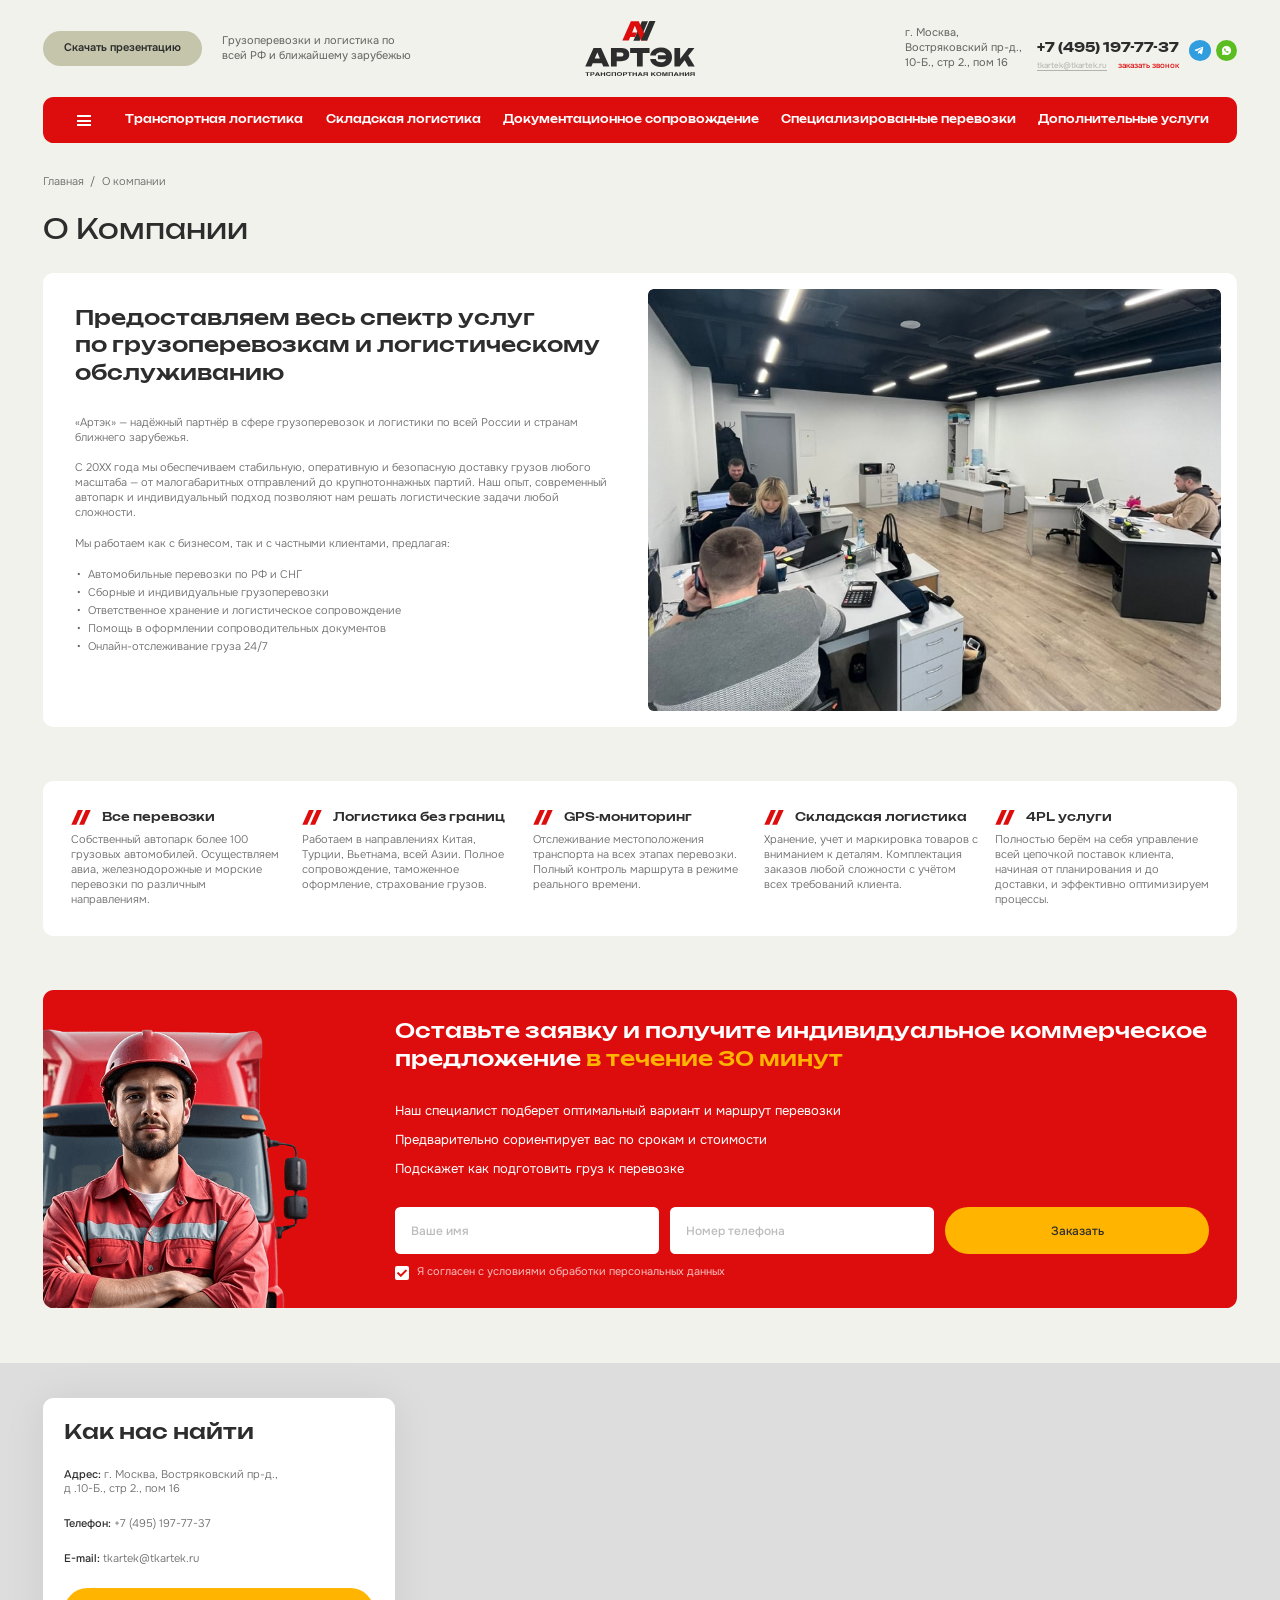
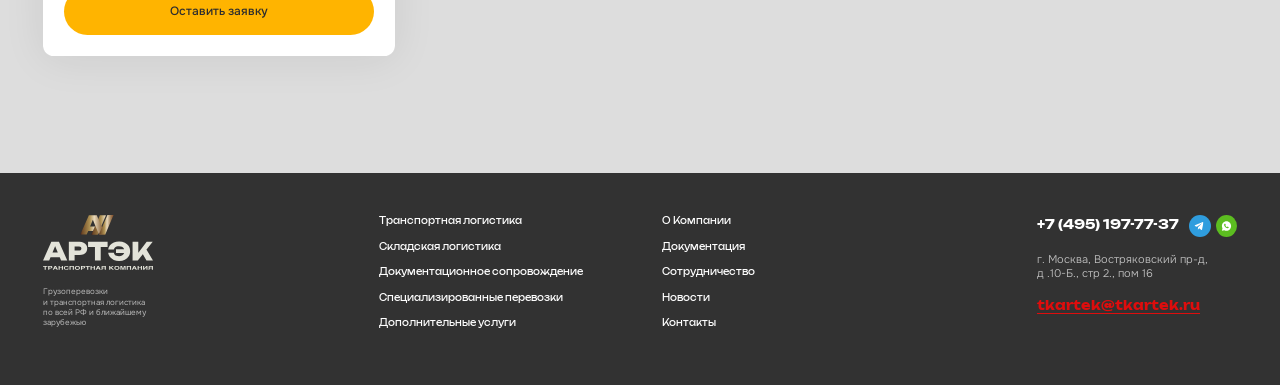
==== about.html @ 92d5e4f6 "Add files via upload" ====
<!DOCTYPE html>
<!--[if lt IE 7]><html lang="ru" class="lt-ie9 lt-ie8 lt-ie7"><![endif]-->
<!--[if IE 7]><html lang="ru" class="lt-ie9 lt-ie8"><![endif]-->
<!--[if IE 8]><html lang="ru" class="lt-ie9"><![endif]-->
<!--[if gt IE 8]><!-->
<html lang="ru">
<!--<![endif]-->
<head>
	<meta charset="utf-8" />
	<title>Заголовок</title>
	<meta http-equiv="X-UA-Compatible" content="IE=edge" />
	<meta name="viewport" content="width=device-width, initial-scale=1, maximum-scale=1">
	<meta name="format-detection" content="telephone=no" />
	<link rel="shortcut icon" href="favicon.png" />
	<link rel="stylesheet" href="libs/bootstrap/bootstrap-grid.css" />
	<link rel="stylesheet" href="libs/fontawesome-free-5.12.0-web/css/all.min.css" />
	<link rel="stylesheet" href="libs/fancybox-master/dist/jquery.fancybox.min.css" />
	<link rel="stylesheet" href="libs/slick-1.5.9/slick/slick.css" />
	<link rel="stylesheet" href="css/fonts.css" />
	<link rel="stylesheet" href="css/main.css?ver=1.4" />
	<link rel="stylesheet" href="css/media.css?ver=1.4" />
</head>
<body> 

	<div class="wrapper">

		<header class="header">
			<div class="container">
				<div class="header__top">
					<div class="row">
						<div class="col-lg-5 col-3">
							<div class="header__about">
								<a href="#" class="btn-main">Скачать презентацию</a>
								<div class="logo-descr">Грузоперевозки и логистика по всей РФ и ближайшему зарубежью</div>
							</div>
							<span class='sandwich sandwich_mobile'>
								<span class='sw-topper'></span>
								<span class='sw-bottom'></span>
								<span class='sw-footer'></span>
							</span>
						</div>
						<div class="col-lg-2 col-6">
							<div class="logo-wrap">
								<a href="#" class="logo">
									<img src="img/logo.svg" alt="alt">
								</a>
							</div>
						</div>
						<div class="col-lg-5 col-3">
							<div class="header__contacts">
								<div class="header__info">г. Москва, <br>Востряковский пр-д., <br>10-Б., стр 2., пом 16</div>
								<div class="contacts-main">
									<div class="contacts-main__content">
										<a href="tel:+74951977737" class="phone-main">+7 (495) 197-77-37</a>
										<div class="contacts-main__wrap">
											<a href="mailto:tkartek@tkartek.ru" class="link-default">tkartek@tkartek.ru</a>
											<a href="#modal-callback" class="link-main fancybox">заказать звонок</a>
										</div>
									</div>
									<ul class="socials-list">
										<li><a href="#" target="_blank"><img src="img/tg.svg" alt="alt"></a></li>
										<li><a href="#" target="_blank"><img src="img/wp.svg" alt="alt"></a></li>
									</ul>
								</div>
							</div>
							<a href="tel:+74951977737" class="phone-mob"><i class="fas fa-phone-alt"></i></a>
						</div>
					</div>
				</div>
				<div class="header__bottom">
					<span class='sandwich sandwich_menu'>
						<span class='sw-topper'></span>
						<span class='sw-bottom'></span>
						<span class='sw-footer'></span>
					</span>
					<ul class="menu">
						<li><a href="#">Транспортная логистика</a></li>
						<li><a href="#">Складская логистика</a></li>
						<li><a href="#">Документационное сопровождение</a></li>
						<li><a href="#">Специализированные перевозки</a></li>
						<li><a href="#">Дополнительные услуги</a></li>
					</ul>
					<div class="menu-dropdown">
						<ul>
							<li><a href="#">О Компании</a></li>
							<li><a href="#">Документация</a></li>
							<li><a href="#">Сотрудничество</a></li>
							<li><a href="#">Новости</a></li>
							<li><a href="#">Контакты</a></li>
						</ul>
					</div>
				</div>
			</div>
			<div class="menu-mobile">
				<ul class="menu">
					<li><a href="#">О Компании</a></li>
					<li><a href="#">Документация</a></li>
					<li><a href="#">Сотрудничество</a></li>
					<li><a href="#">Новости</a></li>
					<li><a href="#">Контакты</a></li>
					<li><a href="#">Транспортная логистика</a></li>
					<li><a href="#">Складская логистика</a></li>
					<li><a href="#">Документационное сопровождение</a></li>
					<li><a href="#">Специализированные перевозки</a></li>
					<li><a href="#">Дополнительные услуги</a></li>
				</ul>
				<div class="header__info">г. Москва, <br>Востряковский пр-д., <br>10-Б., стр 2., пом 16</div>
				<div class="contacts-main">
					<div class="contacts-main__content">
						<a href="tel:+74951977737" class="phone-main">+7 (495) 197-77-37</a>
						<div class="contacts-main__wrap">
							<a href="mailto:tkartek@tkartek.ru" class="link-default">tkartek@tkartek.ru</a>
							<a href="#modal-callback" class="link-main fancybox">заказать звонок</a>
						</div>
					</div>
					<ul class="socials-list">
						<li><a href="#" target="_blank"><img src="img/tg.svg" alt="alt"></a></li>
						<li><a href="#" target="_blank"><img src="img/wp.svg" alt="alt"></a></li>
					</ul>
				</div>
			</div>
			<div class="menu-overlay"></div>
		</header>

		<section class="page-about">
			<div class="container">
				<ul class="breadcrumbs">
					<li><a href="#">Главная</a></li>
					<li>О компании</li>
				</ul>
				<h1 class="title-big">О Компании</h1>
				<div class="about-main">
					<div class="row">
						<div class="col-lg-6">
							<div class="about-main__content">
								<h2 class="title-section">Предоставляем весь спектр услуг по грузоперевозкам и логистическому обслуживанию</h2>
								<p>«Артэк» — надёжный партнёр в сфере грузоперевозок и логистики по всей России и странам ближнего зарубежья.</p>
								<p>С 20XX года мы обеспечиваем стабильную, оперативную и безопасную доставку грузов любого масштаба — от малогабаритных отправлений до крупнотоннажных партий. Наш опыт, современный автопарк и индивидуальный подход позволяют нам решать логистические задачи любой сложности.</p>
								<p>Мы работаем как с бизнесом, так и с частными клиентами, предлагая:</p>
								<ul>
									<li>Автомобильные перевозки по РФ и СНГ</li>
									<li>Сборные и индивидуальные грузоперевозки</li>
									<li>Ответственное хранение и логистическое сопровождение</li>
									<li>Помощь в оформлении сопроводительных документов</li>
									<li>Онлайн-отслеживание груза 24/7</li>
								</ul>
							</div>
						</div>
						<div class="col-lg-6">
							<img src="img/about_main1.jpg" alt="alt">
						</div>
					</div>
				</div>
				<div class="benefits">
					<div class="slider-elements">
						<div>
							<div class="item-benefit">
								<div class="title-small">Все перевозки</div>
								<p>Собственный автопарк более 100 грузовых автомобилей. Осуществляем авиа, железнодорожные и морские перевозки по различным направлениям.</p>
							</div>
						</div>
						<div>
							<div class="item-benefit">
								<div class="title-small">Логистика без границ</div>
								<p>Работаем в направлениях Китая, Турции, Вьетнама, всей Азии. Полное сопровождение, таможенное оформление, страхование грузов.</p>
							</div>
						</div>
						<div>
							<div class="item-benefit">
								<div class="title-small">GPS-мониторинг</div>
								<p>Отслеживание местоположения транспорта на всех этапах перевозки. Полный контроль маршрута в режиме реального времени.</p>
							</div>
						</div>
						<div>
							<div class="item-benefit">
								<div class="title-small">Складская логистика</div>
								<p>Хранение, учет и маркировка товаров с вниманием к деталям. Комплектация заказов любой сложности с учётом всех требований клиента.</p>
							</div>
						</div>
						<div>
							<div class="item-benefit">
								<div class="title-small">4PL услуги</div>
								<p>Полностью берём на себя управление всей цепочкой поставок клиента, начиная от планирования и до доставки, и эффективно оптимизируем процессы.</p>
							</div>
						</div>
					</div>
				</div>
			</div>
		</section>

		<section class="consultation">
			<div class="container">
				<div class="consultation__block">
					<div class="row">
						<div class="col-lg-9 offset-lg-3">
							<div class="consultation__content">
								<h2 class="title-section">Оставьте заявку и получите индивидуальное коммерческое предложение <span>в течение 30 минут</span></h2>
								<div class="consultation__text">
									<p>Наш специалист подберет оптимальный вариант и маршрут перевозки</p>
									<p>Предварительно сориентирует вас по срокам и стоимости</p>
									<p>Подскажет как подготовить груз к перевозке</p>
								</div>
								<form>
									<div class="row row_small">
										<div class="col-md-4">
											<div class="item-form">
												<input type="text" placeholder="Ваше имя" required>
											</div>
										</div>
										<div class="col-md-4">
											<div class="item-form">
												<input type="tel" placeholder="Номер телефона" class="input-phone" inputmode="numeric" required>
											</div>
										</div>
										<div class="col-md-4">
											<input type="submit" class="btn-main" value="Заказать">
										</div>
									</div>
									<div class="checkbox">
										<label>
											<input type="checkbox" required="required" checked="checked" />
											<span>Я согласен с условиями обработки персональных данных</span>
										</label>
									</div>
								</form>
							</div>
						</div>
					</div>
					<div class="consultation__image">
						<img src="img/consultation.png" alt="alt">
					</div>
				</div>
			</div>
		</section>

		<section class="contacts">
			<div class="container">
				<div class="contacts__wrapper">
					<div class="contacts-block">
						<h2 class="title-section">Как нас найти</h2>
						<div class="contacts-block__item"><strong>Адрес:</strong> г. Москва, Востряковский пр-д., <br>д .10-Б., стр 2., пом 16</div>
						<div class="contacts-block__item"><strong>Телефон:</strong> <a href="tel:+74951977737">+7 (495) 197-77-37</a></div>
						<div class="contacts-block__item"><strong>E-mail: </strong> <a href="mailto:tkartek@tkartek.ru">tkartek@tkartek.ru</a></div>
						<a href="#" class="btn-main">Оставить заявку</a>
					</div>
				</div>
			</div>
			<div id="map"></div>
		</section>

		<footer class="footer">
			<div class="container">
				<div class="row">
					<div class="col-lg-3">
						<div class="footer__logo">
							<a href="#" class="logo">
								<img src="img/logo2.svg" alt="alt">
							</a>
							<div class="logo-descr">Грузоперевозки <br>и транспортная логистика по всей РФ и ближайшему зарубежью</div>
						</div>
					</div>
					<div class="col-lg-6">
						<ul class="footer__nav">
							<li><a href="#">Транспортная логистика</a></li>
							<li><a href="#">Складская логистика</a></li>
							<li><a href="#">Документационное сопровождение</a></li>
							<li><a href="#">Специализированные перевозки</a></li>
							<li><a href="#">Дополнительные услуги</a></li>
							<li><a href="#">О Компании</a></li>
							<li><a href="#">Документация</a></li>
							<li><a href="#">Сотрудничество</a></li>
							<li><a href="#">Новости</a></li>
							<li><a href="#">Контакты</a></li>
						</ul>
					</div>
					<div class="col-lg-3">
						<div class="footer__right">
							<div class="footer__contacts">
								<div class="contacts-main">
									<div class="contacts-main__content">
										<a href="tel:+74951977737" class="phone-main">+7 (495) 197-77-37</a>
									</div>
									<ul class="socials-list">
										<li><a href="#" target="_blank"><img src="img/tg.svg" alt="alt"></a></li>
										<li><a href="#" target="_blank"><img src="img/wp.svg" alt="alt"></a></li>
									</ul>
								</div>
								<div class="footer__location">г. Москва, Востряковский пр-д, <br>д .10-Б., стр 2., пом 16</div>
								<a href="mailto:tkartek@tkartek.ru" class="mail-main">tkartek@tkartek.ru</a>
							</div>
						</div>
					</div>
				</div>
			</div>
		</footer>
		
	</div>

	<div id="modal-callback" class="modal-block">
		<div class="modal-wrap">
			<div class="title-section">Заказать звонок</div>
			<form>
				<div class="item-form">
					<input type="text" placeholder="Ваше имя" required>
				</div>
				<div class="item-form">
					<input type="tel" placeholder="Номер телефона" class="input-phone" inputmode="numeric" required>
				</div>
				<input type="submit" class="btn-main" value="Отправить">
				<div class="checkbox">
					<label>
						<input type="checkbox" required="required" checked="checked" />
						<span>Я согласен с условиями обработки персональных данных</span>
					</label>
				</div>
			</form>
		</div>
	</div>

	<!--[if lt IE 9]>
	<script src="libs/html5shiv/es5-shim.min.js"></script>
	<script src="libs/html5shiv/html5shiv.min.js"></script>
	<script src="libs/html5shiv/html5shiv-printshiv.min.js"></script>
	<script src="libs/respond/respond.min.js"></script>
	<![endif]-->
	<script src="libs/jquery/jquery-3.6.0.min.js"></script>
	<script src="libs/jquery-mousewheel/jquery.mousewheel.min.js"></script>
	<script src="libs/fancybox-master/dist/jquery.fancybox.min.js"></script>
	<script src="libs/slick-1.5.9/slick/slick.min.js"></script>
	<script src="libs/mask/jquery.maskedinput.js"></script>
	<script src="js/common.js?ver=1.4"></script>
	<script src="https://api-maps.yandex.ru/2.1/?lang=ru_RU"></script>
	<script>
		$(document).ready(function () {
			ymaps.ready(init);

			function init() {
				var myMap = new ymaps.Map('map', {
					center: [55.576559, 37.622917],
					zoom: 12
				}, {
					searchControlProvider: 'yandex#search'
				});

				var iconSize = window.matchMedia("(max-width: 1600px)").matches ? [40, 55] : [64, 87];
				var iconOffset = window.matchMedia("(max-width: 1600px)").matches ? [-20, -55] : [-32, -87];
				var balloonOffset = window.matchMedia("(max-width: 1600px)").matches ? [0, -55] : [0, -87];

				myPlacemark = new ymaps.Placemark([55.576559, 37.622917], {
				}, {
					iconLayout: 'default#image',
					iconImageHref: 'img/pin.svg',
					hideIconOnBalloonOpen: false,
					iconImageSize: iconSize,
					iconImageOffset: iconOffset,
					balloonOffset: balloonOffset
				});
				myMap.controls.remove('searchControl');
				myMap.behaviors.disable('scrollZoom');
				myMap.geoObjects.add(myPlacemark);

				window.matchMedia("(max-width: 1600px)").addEventListener("change", function (e) {
					var newSize = e.matches ? [40, 55] : [64, 87];
					var newOffset = e.matches ? [-20, -55] : [-32, -87];
					var newBalloonOffset = e.matches ? [0, -55] : [0, -87];

					myPlacemark.options.set({
						iconImageSize: newSize,
						iconImageOffset: newOffset,
						balloonOffset: newBalloonOffset
					});
				});
			}
		});
	</script>
	<!-- Yandex.Metrika counter --><!-- /Yandex.Metrika counter -->
	<!-- Google Analytics counter --><!-- /Google Analytics counter -->
</body>
</html>
---- css/fonts.css ----
@font-face {
    font-family: 'Onest';
    src: local('Onest Light'), local('Onest-Light'),
        url('../fonts/Onest-Light.woff2') format('woff2'),
        url('../fonts/Onest-Light.woff') format('woff'),
        url('../fonts/Onest-Light.ttf') format('truetype');
    font-weight: 300;
    font-style: normal;
  }
  @font-face {
    font-family: 'Onest';
    src: local('Onest Regular'), local('Onest-Regular'),
        url('../fonts/Onest-Regular.woff2') format('woff2'),
        url('../fonts/Onest-Regular.woff') format('woff'),
        url('../fonts/Onest-Regular.ttf') format('truetype');
    font-weight: 400;
    font-style: normal;
  }
  @font-face {
    font-family: 'Onest';
    src: local('Onest Medium'), local('Onest-Medium'),
        url('../fonts/Onest-Medium.woff2') format('woff2'),
        url('../fonts/Onest-Medium.woff') format('woff'),
        url('../fonts/Onest-Medium.ttf') format('truetype');
    font-weight: 500;
    font-style: normal;
  }
  @font-face {
    font-family: 'Onest';
    src: local('Onest SemiBold'), local('Onest-SemiBold'),
        url('../fonts/Onest-SemiBold.woff2') format('woff2'),
        url('../fonts/Onest-SemiBold.woff') format('woff'),
        url('../fonts/Onest-SemiBold.ttf') format('truetype');
    font-weight: 600;
    font-style: normal;
  }
  @font-face {
    font-family: 'Onest';
    src: local('Onest Bold'), local('Onest-Bold'),
        url('../fonts/Onest-Bold.woff2') format('woff2'),
        url('../fonts/Onest-Bold.woff') format('woff'),
        url('../fonts/Onest-Bold.ttf') format('truetype');
    font-weight: 700;
    font-style: normal;
  }
  @font-face {
    font-family: 'Onest';
    src: local('Onest Black'), local('Onest-Black'),
        url('../fonts/Onest-Black.woff2') format('woff2'),
        url('../fonts/Onest-Black.woff') format('woff'),
        url('../fonts/Onest-Black.ttf') format('truetype');
    font-weight: 900;
    font-style: normal;
  }

  @font-face {
    font-family: 'Unbounded';
    src: local('Unbounded Regular'), local('Unbounded-Regular'),
        url('../fonts/Unbounded-Regular.woff2') format('woff2'),
        url('../fonts/Unbounded-Regular.woff') format('woff'),
        url('../fonts/Unbounded-Regular.ttf') format('truetype');
    font-weight: 400;
    font-style: normal;
  }
@font-face {
    font-family: 'Unbounded';
    src: local('Unbounded Medium'), local('Unbounded-Medium'),
        url('../fonts/Unbounded-Medium.woff2') format('woff2'),
        url('../fonts/Unbounded-Medium.woff') format('woff'),
        url('../fonts/Unbounded-Medium.ttf') format('truetype');
    font-weight: 500;
    font-style: normal;
  }
  @font-face {
    font-family: 'Unbounded';
    src: local('Unbounded Bold'), local('Unbounded-Bold'),
        url('../fonts/Unbounded-Bold.woff2') format('woff2'),
        url('../fonts/Unbounded-Bold.woff') format('woff'),
        url('../fonts/Unbounded-Bold.ttf') format('truetype');
    font-weight: 700;
    font-style: normal;
  }
---- css/main.css ----
*::-webkit-input-placeholder {
	color: rgba(45, 45, 45, 0.32);
	opacity: 1;
}
*:-moz-placeholder {
	color: rgba(45, 45, 45, 0.32);
	opacity: 1;
}
*::-moz-placeholder {
	color: rgba(45, 45, 45, 0.32);
	opacity: 1;
}
*:-ms-input-placeholder {
	color: rgba(45, 45, 45, 0.32);
	opacity: 1;
}

body input:focus:required:invalid,
body textarea:focus:required:invalid {
	
}
body input:required:valid,
body textarea:required:valid {
	
}
body {
	font-family: 'Onest';
	font-size: 0.83vw;
	line-height: 140%;
	color: rgba(45, 45, 45, 0.72);
	font-weight: 300;
	overflow-x: hidden;
	margin: 0;
	background: #f2f2ec;
}
button {
	cursor: pointer;
}
button, input, optgroup, select, textarea {
	font-family: inherit;
}
input {
-webkit-appearance: none;
-moz-appearance: none;
appearance: none;
}
button,
textarea,
input.text,
input[type="text"],
input[type="button"],
input[type="submit"] {
  -webkit-appearance: none;
}
*:link, 
*:visited, 
*:hover, 
*:focus,
*:active {
	outline: 0;
	-webkit-tap-highlight-color: transparent;
}
a, button, input, img {
	transition: all 0.3s;
}
h1,h2,h3,h4,h5,h6 {
	padding: 0;
	margin: 0;
	font-weight: normal;
}
.wrapper {
	padding-top: 11.98vw;
	overflow: hidden;
}
a {
	text-decoration: none;
	outline: none;
}
* {
	outline: none !important;
}
ul {
	padding: 0;
	margin: 0;
}
ul li {
	list-style-type: none;
	outline: none;
}
img {
	outline: none;
	display: block;
}
p {
	padding: 0;
	margin: 0;
}
form {
	margin: 0;
}


.container {
    max-width: 100vw;
    padding: 0 3.333vw;
}
.slider-elements .slick-slide,
.row > div {
    padding: 0.625vw;
}
.slider-elements .slick-list,
.row {
    margin: -0.625vw;
}
.row.row_main > div {
    margin-bottom: 1.25vw;
}
.row.row_main {
    margin-bottom: -1.25vw;
}

.header {
	padding-bottom: 15px;
    font-weight: 400;
	position: fixed;
	top: 0;
	left: 0;
	width: 100%;
	z-index: 800;
	background: #f2f2ec;
	transition: all 0.3s;
}
.header.nav-up {
	transform: translateY(-12vw);
}
.header.nav-down {
	transform: translateY(0);
}
.header__about {
    gap: 1.51vw;
    display: flex;
    align-items: center;
}
.logo-descr {
    max-width: 15.156vw;
}
.logo-wrap {
    display: flex;
    align-items: center;
    justify-content: center;
}
.logo img {
    width: 8.646vw;
    height: auto;
}
.header__top {
    padding: 1.667vw 0;
}
.header__top .row {
    align-items: center;
}
.header__info p {
    margin: 0;
}
.header__contacts {
    gap: 1.146vw;
    display: flex;
    align-items: flex-end;
    justify-content: flex-end;
}
.contacts-main {
    gap: 0.833vw;
    display: flex;
    align-items: flex-start;
}
.mail-main,
.phone-main {
    font-size: 1.042vw;
    line-height: 130%;
    color: #2d2d2d;
    font-weight: 600;
    font-family: 'Unbounded';
}
.contacts-main__wrap {
    padding-top: 0.208vw;
    font-size: 0.625vw;
    line-height: 130%;
    display: flex;
    align-items: center;
    justify-content: space-between;
}
.link-default {
    color: rgba(45, 45, 45, 0.32);
    border-bottom: 1px rgba(45, 45, 45, 0.32) solid;
}
.link-main {
    color: #de0d0d;
	border-bottom: 1px transparent solid;
    font-weight: 500;
}
.socials-list {
    gap: 0.417vw;
    display: flex;
    align-items: center;
}
.socials-list img {
    width: 1.667vw;
    height: auto;
}
.btn-main {
    height: 3.698vw;
    padding: 0 2.188vw;
    font-size: 0.938vw;
    border-radius: 3.333vw;
    font-weight: 500;
    color: #2d2d2d;
    background: #ffb400;
    display: inline-flex;
    align-items: center;
    justify-content: center;
    text-align: center;
    cursor: pointer;
    border: none;
    transition: all 0.3s;
}
.header__about .btn-main {
    height: 2.708vw;
    padding: 0 1.667vw;
    font-size: 0.833vw;
    font-weight: 600;
    background: #c5c5ab;
}
.header__bottom {
    padding: 0 2.188vw;
    gap: 2.188vw;
    border-radius: 0.833vw;
    background: #de0d0d;
    display: flex;
    align-items: center;
	position: relative;
}
.menu-dropdown {
    padding: 36px;
    border-radius: 14px;
    width: 280px;
	margin-top: 2px;
	top: 100%;
	left: 0;
	background: #de0d0d;
	font-family: 'Unbounded';
	color: #fff;
	font-weight: 500;
	position: absolute;
	display: none;
}
.menu-dropdown li a {
	color: #fff;
}
.menu-dropdown li {
	margin-bottom: 20px;
}
.menu-dropdown li:last-child {
	margin-bottom: 0;
}
.menu {
    line-height: 130%;
    font-weight: 500;
    display: flex;
    align-items: center;
    justify-content: space-between;
    font-family: 'Unbounded';
    flex: 1;
}
.menu > li > a {
    height: 3.594vw;
    display: flex;
    align-items: center;
    justify-content: center;
    text-align: center;
    color: #fff;
}
.sandwich span {
    display: block;
}
.sandwich {
    width: 2.083vw;
    height: 2.083vw;
    padding-top: 0.625vw;
    display: flex;
    flex-direction: column;
    align-items: center;
    z-index: 20;
    flex: none;
    cursor: pointer;
}
.sw-topper {
    position: relative;
    top: 0vw;
    width: 1.146vw;
    height: 0.156vw;
    display: block;
    margin: 0;
    background-color: #fff;
    border: medium none;
    transition: transform 0.5s, top 0.2s;
}
.sw-bottom {
    position: relative;
    top: 0.208vw;
    width: 1.146vw;
    height: 0.156vw;
    display: block;
    margin: 0;
    background-color: #fff;
    border: medium none;
    transition: transform 0.5s, top 0.2s;
}
.sw-footer {
    position: relative;
    top: 0.417vw;
    width: 1.146vw;
    height: 0.156vw;
    display: block;
    margin: 0;
    background-color: #fff;
    border: medium none;
    transition: transform 0.5s, top 0.2s;
}
.sandwich.active .sw-topper {
    top: 0.313vw;
    transform: rotate(45deg);
}
.sandwich.active .sw-bottom {
    opacity: 0;
}
.sandwich.active .sw-footer {
	top: 0.05vw;
    transform: rotate(-45deg); 
}

.billbord {
    padding-top: 4.271vw;
    padding-bottom: 3.49vw;
    position: relative;
    background-image: url(../img/bg_map.svg);
    background-repeat: no-repeat;
    background-position: 4.271vw 4.271vw;
	background-size: 77.55vw auto;
    z-index: 1;
}
.title-big {
    font-size: 2.1vw;
    margin-bottom: 1.667vw;
    line-height: 150%;
    color: #2d2d2d;
    font-weight: 400;
    font-family: 'Unbounded';
}
.title-big span {
    color: #de0d0d;
}
.billbord__content {
    padding-top: 2.188vw;
    min-height: 28.125vw;
}
.title-small {
    font-size: 0.938vw;
    line-height: 130%;
    color: #2d2d2d;
    font-weight: 500;
    font-family: 'Unbounded';
}
.col-main {
    width: 20%;
}
.benefits {
    padding: 2.188vw;
    border-radius: 0.833vw;
    background: #fff;
}
.item-benefit .title-small {
    margin-bottom: 0.625vw;
    gap: 0.833vw;
    display: flex;
    align-items: center;
}
.item-benefit .title-small::before {
    position: relative;
    display: block;
    content: " ";
    width: 1.615vw;
    height: 1.25vw;
    background-image: url(../img/before.svg);
    background-repeat: no-repeat;
    background-position: center;
    background-size: contain;
    flex: none;
}
.billbord__image {
    width: 47%;
    top: 0;
    right: 0;
    position: absolute;
    z-index: -1;
}
.billbord__image img {
    width: 100%;
    height: auto;
}
.billbord .slider-elements .slick-slide {
    padding: 0 1.04vw;
}
.billbord .slider-elements .slick-list {
    margin: 0 -1.04vw;
}

.services__block {
	padding: 2.1875vw;
	border-radius: 0.8333vw;
	background: #e1e1d6;
}
.title-section {
	font-size: 1.6667vw;
	margin-bottom: 2.1875vw;
	line-height: 130%;
	color: #2d2d2d;
	font-weight: 500;
	font-family: 'Unbounded';
}
.services__block .title-section {
	max-width: 58.8542vw;
}
.tab-container-page {
	padding: 1.25vw;
	border-radius: 0.8333vw;
	background: #fff;
}
.tab-pane-page {
	display: none;
}
.tab-pane-page:first-child {
	display: block;
}
.tabs-page li {
	margin-bottom: 0.4167vw;
}
.tabs-page a {
	height: 4.1667vw;
	padding: 0 1.25vw;
	font-size: 0.9375vw;
	line-height: 130%;
	color: rgba(45, 45, 45, 0.64);
	border-radius: 0.4167vw;
	display: flex;
	align-items: center;
	justify-content: flex-start;
	text-align: left;
	background: #ededed;
	font-weight: 500;
}
.tabs-page .active a {
	background: #de0d0d;
	color: #fff;
	font-weight: 600;
}
.tab-container-page ul,
.tab-container-page p {
	margin-bottom: 1.25vw;
}
.tab-container-page strong {
	font-weight: 500;
	color: #2d2d2d;
}
.tab-container-page ul li {
	padding-left: 0.7813vw;
	margin-bottom: 0.5208vw;
	position: relative;
}
.tab-container-page ul li::before {
    position: absolute;
    top: 0;
    left: 0.1563vw;
    content: "•";
}
.tab-container-page ul li:last-child {
	margin-bottom: 0;
}
.tab-container-page .title-small {
	margin-bottom: 1.6667vw;
} 
.feature {
	margin-bottom: 0.8333vw;
	gap: 0.26vw;
	display: flex;
	align-items: center;
	justify-content: space-between;
}
.feature:last-child {
	margin-bottom: 0;
}
.feature__value {
	color: #2d2d2d;
	font-weight: 500;
}
.service-about {
	max-width: 23.8021vw;
}
.service-about img {
	margin-bottom: 1.6667vw;
	border-radius: 0.4167vw;
	width: 100%;
	height: auto;
}
.service-about .btn-main {
	margin-top: 1.6667vw;
	width: 100%;
	padding: 0 0.5208vw;
}
.item-dropdown {
	margin-bottom: 0.8333vw;
}
.item-dropdown:last-child {
	margin-bottom: 0;
}
.item-dropdown__head {
	font-size: 0.9375vw;
	padding: 0.4167vw 0;
	gap: 0.5208vw;
	line-height: 130%;
	color: #2d2d2d;
	display: flex;
	align-items: center;
	font-weight: 500;
	cursor: pointer;
}
.item-dropdown__head::before {
	font-size: 1.6667vw;
	width: 1.25vw;
	height: 1.25vw;
	display: flex;
	align-items: center;
	justify-content: center;
	line-height: 130%;
	color: #de0d0d;
	font-weight: 300;
	content: "+";
}
.item-dropdown.active .item-dropdown__head::before {
	content: "-";
}
.item-dropdown__content {
	display: none;
}
.advantages {
	padding: 4.2708vw 0;
}
.item-advantage {
	padding: 1.6667vw;
	border-radius: 0.8333vw;
	min-height: 100%;
	background: #fff;
	transition: all 0.3s;
}
.icon-page {
	width: 2.1875vw;
	height: 2.1875vw;
	margin-bottom: 1.6667vw;
	display: flex;
	align-items: center;
	justify-content: center;
}
.icon-page img {
	width: 100%;
	height: auto;
}
.item-advantage .title-small {
	margin-bottom: 0.625vw;
}
.consultation {
	padding-bottom: 4.2708vw;
}
.consultation__block {
	padding: 2.1875vw;
	border-radius: 0.8333vw;
	background: #de0d0d;
	font-weight: 400;
	color: #fff;
	position: relative;
	z-index: 1;
}
.consultation__image {
	position: absolute;
	bottom: 0;
	left: 0;
	z-index: -1;
}
.consultation__image img {
	width: 31.25vw;
	height: auto;
	border-radius: 0 0 0 0.8333vw;
}
.consultation__block .title-section {
	color: #fff;
}
.consultation__block .title-section span {
	color: #ffb400;
}
.consultation__content {
	margin-left: 2.7604vw;
}
.consultation__text {
	font-size: 1.0417vw;
	margin-bottom: 2.1875vw;
	line-height: 140%;
	font-weight: 400;
}
.consultation__text p {
	margin-bottom: 0.8333vw;
}
.consultation__text p:last-child {
	margin-bottom: 0;
}
.item-form {
	margin-bottom: 1.0417vw;
}
.item-form input,
.item-form textarea {
	height: 3.6979vw;
	font-size: 0.9375vw;
	padding: 0 1.25vw;
	border-radius: 0.4167vw;
	width: 100%;
	font-weight: 500;
	background: #fff;
	border: none;
	font-family: 'Onest';
	color: rgba(45, 45, 45, 0.72);
}
.consultation__content .item-form {
	margin-bottom: 0;
}
.row.row_small > div {
	padding: 0 0.4167vw;
}
.row.row_small {
	margin: 0 -0.4167vw;
}
.consultation__block .btn-main {
	width: 100%;
	padding: 0 0.5208vw;
}
.checkbox {
	margin-top: 0.833vw;
	color: rgba(255, 255, 255, 0.72);
	text-align: left;
}
.checkbox label {
	display: flex;
	align-items: center;
	position: relative;
	cursor: pointer;
}
.checkbox label input {
	width: 1.094vw;
	height: 1.094vw;
	border-radius: 0.156vw;
	-webkit-appearance: none;
	appearance: none;
	position: relative;
	display: inline-block;
	vertical-align: middle;
	margin: 0;
	background: #fff;
	margin-right: 0.625vw;
	flex: none;
}
.checkbox input::after {
	position: absolute;
    top: 0vw;
    left: 0vw;
	width: 1.094vw;
	height: 1.094vw;
	content: "\f00c";
	display: -webkit-flex;
	display: -moz-flex;
	display: -ms-flex;
	display: -o-flex;
	display: flex;
	align-items: center;
	justify-content: center;
	-moz-osx-font-smoothing: grayscale;
	-webkit-font-smoothing: antialiased;
	font-style: normal;
	font-variant: normal;
	text-rendering: auto;
	line-height: 1;
	font-family: "Font Awesome 5 Pro";
	font-weight: 700;
	background-image: none;
	color: #de0d0d;
	font-size: 0.781vw;
	opacity: 0;
	transition: .2s;
}
.checkbox input:checked:after {
	opacity: 1;
}

#map {
	height: 32.031vw;
	width: 100%;
	background: #ddd;
}
.contacts__wrapper {
	position: relative;
}
.contacts-block {
	width: 27.552vw;
	padding: 1.667vw;
	top: 2.760vw;
	border-radius: 0.833vw;
	left: 0;
	z-index: 2;
	position: absolute;
	max-width: 100%;
	box-shadow: 0 0.208vw 3.333vw 0 rgba(0, 0, 0, 0.08);
	background: #fff;
}
.contacts-block__item,
.contacts-block .title-section {
	margin-bottom: 1.667vw;
}
.contacts-block__item strong {
	font-weight: 500;
	color: #2d2d2d;
}
.contacts-block__item {
	line-height: 130%;
}
.contacts-block__item a {
	color: rgba(45, 45, 45, 0.72);
}
.contacts-block .btn-main {
	width: 100%;
	padding: 0 0.521vw;
}

.footer {
	padding: 3.333vw 0;
	background: #323232;
	color: #fff;
}
.footer__nav {
	margin-left: 2.604vw;
	columns: 2;
}
.footer__nav li {
	margin-bottom: 1.042vw;
	font-size: 0.729vw;
	line-height: 130%;
	font-weight: 400;
	font-family: 'Unbounded';
	break-inside: avoid;
}
.footer__nav li a {
	color: #fff;
}
.footer__logo .logo-descr {
	font-size: 0.625vw;
	max-width: 8.594vw;
	margin-top: 1.25vw;
	line-height: 130%;
	color: rgba(255, 255, 255, 0.64);
	font-weight: 400;
}
.footer__right {
	display: flex;
	flex-direction: column;
	align-items: flex-end;
}
.footer__location {
	margin: 1.25vw 0;
	color: rgba(255, 255, 255, 0.72);
}
.mail-main {
	color: #de0d0d;
	border-bottom: 0.052vw #de0d0d solid;
}
.footer .phone-main {
	color: #fff;
}
.footer .contacts-main {
	align-items: center;
}
.slider-elements:not(.slick-initialized) > *:not(:first-child) {
	display: none;
}
.slider-elements .slick-track {
	display: flex !important;
}
.slider-elements .slick-slide {
	height: inherit !important;
}
.slick-dots {
	gap: 0.36vw;
	bottom: 0;
	left: 0;
	width: 100%;
	display: flex;
	align-items: center;
	justify-content: center;
	position: absolute;
}
.slick-dots li {
	width: 0.42vw;
	height: 0.42vw;
	margin: 0;
	transition: all 0.3s;
}
.slick-dots li button {
	width: 0.42vw;
	height: 0.42vw;
	background: #000;
	border-radius: 50%;
	padding: 0;
	border: none;
	transition: all 0.3s;
	opacity: 1;
	display: block;
	font-size: 0;
	color: transparent;
}
.slick-dots li.slick-active button {
	background: #de0d0d;
}
.slick-dots li button::before {
	display: none;
}
.slick-slider {
	user-select: initial;
}

.breadcrumbs {
	padding: 1.67vw 0;
	display: flex;
	align-items: center;
	flex-wrap: wrap;
}
.breadcrumbs a {
	color: rgba(45, 45, 45, 0.72);
	border-bottom: 1px solid transparent;
}
.breadcrumbs a:hover {
	color: rgba(45, 45, 45, 1);
	border-color: rgba(45, 45, 45, 1);
}
.breadcrumbs li::after {
	content: "/";
	margin: 0 0.52vw;
}
.breadcrumbs li:last-child::after {
	display: none;
}
.billbord_page {
	padding-top: 0;
}
.descr-big {
	font-size: 1.2vw;
	margin-bottom: 1.67vw;
	line-height: 150%;
}
.service-main {
	padding-bottom: 4.27vw;
}
.service-main__block {
	padding: 1.25vw;
	border-radius: 0.83vw;
	line-height: 130%;
	background: #fff;
}
.service-main__block p {
	margin-bottom: 1.25vw;
}
.service-main__block strong {
	font-weight: 500;
	color: rgba(45, 45, 45, 0.96);
}
.service-main__block ul li {
	padding-left: 1.04vw;
	margin-bottom: 0.42vw;
	position: relative;
}
.service-main__block ul li::before {
    position: absolute;
    top: 0;
    left: 0.16vw;
    content: "•";
}
.service-main__info {
	max-width: 26.04vw;
}
.service-main__info  .btn-main {
	margin-top: 1.67vw;
	width: 100%;
	padding: 0 0.52vw;
}
.service-main__image {
    margin-right: -0.94vw;
}
.service-main__content {
	padding: 1.25vw;
	margin-left: 2.19vw;
}
.service-main .item-dropdown {
	margin: 1.67vw 0;
}
.service-main__image img {
	border-radius: 0.42vw;
	max-width: 100%;
	height: auto;
}
.content-section {
	padding: 2.19vw;
	border-radius: 0.83vw;
	background: #e1e1d6;
}
.item-document,
.item-service {
	padding: 1.25vw;
	border-radius: 0.83vw;
	background-color: #fff;
	position: relative;
	display: block;
	z-index: 1;
}
.item-service__image {
	height: 15.63vw;
	border-radius: 0.42vw;
	width: 100%;
	display: block;
}
.item-document__image img,
.item-service__image img {
    width: 100%;
    height: 100%;
    object-fit: cover;
    font-family: 'object-fit: cover;';
	border-radius: 0.42vw;
}
.item-service__title {
	font-size: 1.25vw;
	line-height: 130%;
	color: #2d2d2d;
	margin-bottom: 1.25vw;
	display: block;
	font-weight: 600;
    font-family: 'Unbounded';
}
.item-document__btn,
.item-service__btn {
	width: 2.97vw;
	height: 2.97vw;
	border-radius: 0.83vw;
	bottom: 0;
	right: 0;
	background-color: #de0d0d;
	display: flex;
	align-items: center;
	justify-content: center;
	position: absolute;
}
.item-document__btn img,
.item-service__btn img {
	width: 1.04vw;
	height: auto;
}
.item-document::after,
.item-service::after {
	position: absolute;
	display: block;
	content: " ";
	width: 3.39vw;
	height: 3.39vw;
	border-radius: 1.25vw 0 0 0;
	background: #e1e1d6;
	z-index: -1;
	bottom: 0;
	right: 0;
}
.item-document::before,
.item-service::before {
	position: absolute;
	display: block;
	content: " ";
	width: 3.39vw;
	height: 3.39vw;
	bottom: 3.39vw;
	border-radius: 0 0 0.42vw 0;
	background: #fff;
	z-index: -1;
	right: 0;
}
.item-document__image::before,
.item-service .row::before {
	position: absolute;
	display: block;
	content: " ";
	width: 3.39vw;
	height: 3.39vw;
	bottom: 3.39vw;
	background: #e1e1d6;
	z-index: -3;
	right: 0;
}
.item-document__title::before,
.item-service__bg::before {
	position: absolute;
	display: block;
	content: " ";
	height: 6.77vw;
	width: 3.39vw;
	bottom: 0;
	right: 3.39vw;
	background: #e1e1d6;
	z-index: -3;
}
.item-document__title::after,
.item-service__bg::after {
	position: absolute;
	display: block;
	content: " ";
	height: 6.77vw;
	width: 3.39vw;
	bottom: 0;
	right: 3.39vw;
	border-radius: 0 0 0.42vw 0;
	background: #fff;
	z-index: -2;
}
.row.row_items > div {
	padding: 0 0.83vw;
	margin-bottom: 1.67vw;
}
.row.row_items {
	margin: 0 -0.83vw;
	margin-bottom: -1.67vw;
}
.related-services {
	padding-bottom: 4.27vw;
}
.consultation + .advantages {
	padding-top: 0;
}

.billbord_related .billbord__image {
    width: 51%;
    right: 1.72vw;
}
.billbord_logistics .billbord__image {
	width: 54%;
}

.page-about {
	padding-bottom: 4.27vw;
}
.about-main {
	padding: 1.25vw;
	border-radius: 0.83vw;
	background: #fff;
}
.page-about .about-main {
	margin-bottom: 4.27vw;
}
.about-main__content {
	padding: 1.25vw;
}
.about-main p {
	margin-bottom: 1.25vw;
}
.about-main img {
	width: 100%;
	height: auto;
	border-radius: 0.42vw;
}
.about-main ul li {
	padding-left: 1.04vw;
	margin-bottom: 0.26vw;
	position: relative;
}
.about-main ul li::before {
    position: absolute;
    top: 0;
    left: 0.16vw;
    content: "•";
}

.page-about .descr-big {
	max-width: 54.01vw;
}
.item-document__image {
	height: 15.63vw;
	margin-bottom: 1.67vw;
	border-radius: 0.42vw;
	width: 100%;
	display: block;
}
.item-document {
	padding-bottom: 3.33vw;
	color: rgba(45, 45, 45, 0.72);
	font-weight: 500;
}
.item-document__title {
	display: block;
	text-align: center;
}

.modal-block {
	display: none;
	padding: 0;
	background: transparent;
}
.modal-wrap {
    padding: 1.77vw;
    width: 26.04vw;
    border-radius: 0.83vw;
	background: #de0d0d;
	color: #fff;
	max-width: 100%;
}
.modal-wrap .title-section {
	margin-bottom: 1.04vw;
	color: #fff;
	text-align: center;
}
.modal-wrap .btn-main {
	width: 100%;
}
.fancybox-slide--html .fancybox-close-small {
	color: #fff;
}
---- css/media.css ----
/*==========  Desktop First Method  ==========*/

/* Large Devices, Wide Screens */
@media only screen and (max-width : 1200px) {

}

/* Medium Devices, Desktops */
@media only screen and (max-width : 992px) {
    body {
        font-size: 14px;
    }
    .container {
        max-width: 100%;
        padding: 0 15px;
    }
    .row > div {
        padding: 0 5px;
    }
    .row {
        margin: 0 -5px;
    }
    .row.row_main > div {
        margin-bottom: 15px;
    }
    .row.row_main {
        margin-bottom: -15px;
    }
    
    .header__about {
        gap: 18px;
    }
    .header__bottom,
    .header__top .header__about,
    .header__top .header__contacts {
        display: none;
    }
    .logo-descr {
        max-width: 291px;
    }
    .logo img {
        width: 100px;
    }
    .header__top {
        padding: 10px 0;
    }
    .header__contacts {
        gap: 22px;
    }
    .contacts-main {
        gap: 16px;
    }
    .mail-main,
    .phone-main {
        font-size: 16px;
    }
    .contacts-main__wrap {
        padding-top: 4px;
        font-size: 11px;
        gap: 10px;
    }
    .socials-list {
        gap: 8px;
    }
    .socials-list img {
        width: 32px;
    }
    .btn-main {
        height: 52px;
        padding: 0 32px;
        font-size: 14px;
        border-radius: 64px;
    }
    .header__about .btn-main {
        height: 52px;
        padding: 0 32px;
        font-size: 16px;
    }
    .header__bottom {
        padding: 0 42px;
        gap: 42px;
        border-radius: 16px;
    }
    .sandwich {
        width: 40px;
        height: 40px;
        padding-top: 12px;
    }
    .sw-topper {
        width: 22px;
        height: 3px;
    }
    .sw-bottom {
        top: 4px;
        width: 22px;
        height: 3px;
    }
    .sw-footer {
        top: 8px;
        width: 22px;
        height: 3px;
    }
    .sandwich.active .sw-topper {
        top: 6px;
    }
    .sandwich.active .sw-footer {
        top: 2px;
    }

    .billbord {
        padding-top: 35px;
        padding-bottom: 35px;
        background-position: center top 30px;
        background-size: 100% auto;
    }
    .title-big {
        font-size: 24px;
        margin-bottom: 24px;
    }
    .billbord__content {
        padding-top: 0;
        min-height: initial;
    }
    .title-small {
        font-size: 15px;
    }
    .col-main {
        width: 50%;
    }
    .benefits {
        padding: 20px 15px;
        margin-top: 20px;
        border-radius: 12px;
        margin-bottom: 30px;
    }
    .item-benefit .title-small {
        margin-bottom: 8px;
        gap: 10px;
    }
    .item-benefit .title-small::before {
        width: 22px;
        height: 16px;
    }
    .billbord__image {
        display: none;
    }
    .billbord .slider-elements .slick-slide {
        padding: 0 10px;
    }
    .billbord .slider-elements .slick-list {
        margin: 0 -10px;
    }

    .services__block {
        padding: 20px 15px;
        border-radius: 12px;
    }
    .title-section {
        font-size: 20px;
        margin-bottom: 24px;
    }
    .services__block .title-section {
        max-width: 100%;
    }
    .tab-container-page {
        padding: 10px;
        border-radius: 16px;
    }
    .tabs-page li {
        margin-bottom: 8px;
    }
    .tabs-page a {
        height: 63px;
        padding: 0 17px;
        font-size: 15px;
        border-radius: 8px;
    }
    .tab-container-page ul,
    .tab-container-page p {
        margin-bottom: 16px;
    }
    .tab-container-page ul li {
        padding-left: 15px;
        margin-bottom: 7px;
    }
    .tab-container-page ul li::before {
        left: 3px;
    }
    .tab-container-page .title-small {
        margin-bottom: 16px;
    }
    .feature {
        margin-bottom: 8px;
        gap: 5px;
    }
    .service-about {
        max-width: 457px;
        margin-bottom: 20px;
    }
    .service-about img {
        margin-bottom: 20px;
        border-radius: 8px;
    }
    .service-about .btn-main {
        margin-top: 24px;
        padding: 0 10px;
    }
    .item-dropdown {
        margin-bottom: 16px;
    }
    .item-dropdown__head {
        font-size: 16px;
        padding: 8px 0;
        gap: 10px;
    }
    .item-dropdown__head::before {
        font-size: 32px;
        width: 24px;
        height: 24px;
    }

    .advantages {
        padding: 40px 0;
    }
    .item-advantage {
        padding: 20px 15px;
        border-radius: 12px;
    }
    .icon-page {
        width: 34px;
        height: 34px;
        margin-bottom: 16px;
    }
    .item-advantage .title-small {
        margin-bottom: 7px;
    }

    .consultation {
        padding-bottom: 40px;
    }
    .consultation__block {
        padding: 20px 16px;
        border-radius: 16px;
    }
    .consultation__image {
        display: none;
    }
    .consultation__image img {
        width: 600px;
        border-radius: 0 0 0 16px;
    }
    .consultation__content {
        margin-left: 0;
    }
    .consultation__text {
        font-size: 15px;
        margin-bottom: 20px;
    }
    .consultation__text p {
        margin-bottom: 13px; 
    }
    .item-form {
        margin-bottom: 15px;
    }
    .consultation__content .item-form {
        margin-bottom: 15px;
    }
    .item-form input,
    .item-form textarea {
        height: 60px;
        font-size: 15px;
        padding: 0 16px;
        border-radius: 8px;
    }
    .row.row_small > div {
        padding: 0 8px;
    }
    .row.row_small {
        margin: 0 -8px;
    }
    .consultation__block .btn-main {
        padding: 0 10px;
    }
    .checkbox {
        margin-top: 16px;
    }
    .checkbox label input {
        width: 21px;
        height: 21px;
        border-radius: 3px;
        margin-right: 12px;
    }
    .checkbox input::after {
        width: 21px;
        height: 21px;
        font-size: 15px;
    }
    .checkbox label {
        justify-content: center;
    }

    #map {
        height: 380px;
    }
    .contacts-block {
        width: 100%;
        padding: 20px 16px;
        top: 0;
        margin-bottom: 30px;
        border-radius: 16px;
        box-shadow: 0 4px 64px 0 rgba(0, 0, 0, 0.08);
        position: relative;
    }
    .contacts-block__item,
    .contacts-block .title-section {
        margin-bottom: 20px;
    }
    .contacts-block .btn-main {
        padding: 0 10px;
    }


    .footer {
        padding: 30px 0;
    }
    .footer__nav {
        margin-left: 0;
        margin-bottom: 20px;
        columns: 2;
    }
    .footer__nav li {
        margin-bottom: 15px;
        font-size: 12px;
    }
    .footer__logo {
        gap: 16px;
        margin-bottom: 20px;
        display: flex;
        align-items: center;
        justify-content: center;
    }
    .footer__logo .logo-descr {
        font-size: 10px;
        max-width: 130px;
        margin-top: 0;
    }
    .footer__location {
        margin: 16px 0;
    }
    .footer__right {
        display: block;
    } 
    .slider-elements .slick-dots {
        bottom: -45px;
    }
    .benefits {
        margin-bottom: 30px;
    }
    .advantages .slider-elements {
        margin-bottom: 30px;
    }
    .advantages .slider-elements .slick-dots {
        bottom: -35px;
    }
    .slick-dots {
        gap: 7px;
    }
    .slick-dots li {
        width: 8px;
        height: 8px;
    }
    .slick-dots li button {
        width: 8px;
        height: 8px;
    }
    .sandwich {
        padding-top: 13px;
        border-radius: 6px;
        background: #de0d0d;
    }
    .sandwich span {
        height: 2px;
    }
    .phone-mob {
        width: 40px;
        height: 40px;
        border-radius: 6px;
        margin-left: auto;
        background: #2d2d2d;
        color: #fff;
        display: flex;
        align-items: center;
        justify-content: center;
        display: flex;
        align-items: center;
        justify-content: center;
    }

    .tabs-wrap {
        margin-bottom: 20px;
        z-index: 50;
        position: relative;
    }
    .tabs-wrap .tabs-page {
        position: absolute;
        margin-top: 5px;
        top: 100%;
        left: 0;
        width: 100%;
        border-radius: 0px 0px 8px 8px;
        background: #ededed;
        max-width: 100%;
        display: block;
        z-index: 10;
        display: none;
    }
    .btn-tab {
        height: 52px;
        padding: 0 15px;
        display: flex;
        align-items: center;
        justify-content: space-between;
        border-radius: 8px;
        background: #de0d0d;
        color: #fff;
        font-weight: 600;
    }
    .btn-tab::after {
        width: 19px;
        height: 19px;
        font-size: 14px;
        content: "\f078";
        margin-left: auto;
        cursor: pointer;
        display: flex;
        align-items: center;
        justify-content: center;
        -moz-osx-font-smoothing: grayscale;
        -webkit-font-smoothing: antialiased;
        font-style: normal;
        font-variant: normal;
        text-rendering: auto;
        line-height: 1;
        font-family: "Font Awesome 5 Pro";
        font-weight: 700;
        transition: all 0.3s;
    }
    .btn-tab.active::after {
        transform: rotate(180deg);
    }
    .tabs-page a {
        padding: 0 15px;
        height: 52px;
    }
    .header {
        padding: 0;
        transform: none !important;
    }

    .menu-mobile {
        width: 100%;
        top: 100%;
        left: 0;
        max-height: 100vh;
        padding: 15px 15px;
        padding-bottom: 140px;
        color: #2d2d2d;
        display: none;
        overflow: auto;
        background: #f2f2ec;
        position: absolute;
      }
      .menu-mobile .menu {
        margin-bottom: 15px;
        display: block;
      }
      .menu-mobile .menu li {
        margin-bottom: 20px;
      }
      .menu-overlay {
        top: 126px;
        left: 0;
        right: 0;
        bottom: 0;
        background-color: rgba(0, 0, 0, 0.7);
        position: fixed;
        z-index: -1;
        display: none;
    }
    .no-scroll {
        overflow: hidden;
    }
    .menu > li > a {
        text-align: left;
        display: block;
        height: auto;
        color: #2d2d2d;
    }
    .header__info {
        margin-bottom: 15px;
    }
    .wrapper {
        padding-top: 70px;
    }
    .breadcrumbs {
        padding: 20px 0;
        font-size: 13px;
        display: block;
    }
    .breadcrumbs li {
        display: inline;
    }
    .breadcrumbs li::after {
        margin: 0 5px;
    }
    .billbord_page {
        padding-top: 0;
    }
    .descr-big {
        font-size: 16px;
        margin-bottom: 22px;
    }
    .service-main {
        padding-bottom: 50px;
    }
    .service-main__block {
        padding: 16px;
        border-radius: 16px;
    }
    .service-main__block p {
        margin-bottom: 16px;
    }
    .service-main__block ul li {
        padding-left: 16px;
        margin-bottom: 8px;
    }
    .service-main__block ul li::before {
        left: 3px;
    }
    .service-main__info {
        max-width: 500px;
    }
    .service-main__info .btn-main {
        margin-top: 20px;
        width: 100%;
        padding: 0 10px;
    }
    .service-main__image {
        margin-right: 0;
    }
    .service-main__content {
        padding: 0;
        margin-left: 0;
        padding-top: 20px;
    }
    .service-main .item-dropdown {
        margin: 15px 0;
    }
    .service-main__image img {
        border-radius: 8px;
    }
    .content-section {
        padding: 20px 15px;
        border-radius: 14px;
    }
    .item-document,
    .item-service {
        padding: 12px;
        border-radius: 14px;
    }
    .item-service__image {
        height: 240px;
        margin-bottom: 20px;
        border-radius: 8px;
    }
    .item-service__image img {
        border-radius: 8px;
    }
    .item-service__title {
        font-size: 17px;
        margin-bottom: 15px;
    }
    .item-document__btn,
    .item-service__btn {
        width: 48px;
        height: 48px;
        border-radius: 10px;
    }
    .item-document__btn img,
    .item-service__btn img {
        width: 18px;
    }
    .item-document::after,
    .item-service::after {
        width: 60px;
        height: 60px;
        border-radius: 24px 0 0 0;
    }
    .item-document::before,
    .item-service::before {
        width: 60px;
        height: 60px;
        bottom: 60px;
        border-radius: 0 0 8px 0;
    }
    .item-document__image::before,
    .item-service .row::before {
        width: 60px;
        height: 60px;
        bottom: 60px;
    }
    .item-document__title::before,
    .item-service__bg::before {
        height: 120px;
        width: 60px;
        bottom: 0;
        right: 60px;
    }
    .item-document__title::after,
    .item-service__bg::after {
        height: 120px;
        width: 60px;
        bottom: 0;
        right: 60px;
        border-radius: 0 0 8px 0;
    }
    .item-service__btn,
    .item-service::after,
    .item-service::before,
    .item-service .row::before,
    .item-service__bg::before,
    .item-service__bg::after {
        display: none;
    }
    .row.row_items > div {
        padding: 0 16px;
        margin-bottom: 24px;
    }
    .row.row_items {
        margin: 0 -16px;
        margin-bottom: -24px;
    }
    .related-services {
        padding-bottom: 50px;
    }

    .page-about {
        padding-bottom: 50px;
    }
    .about-main {
        padding: 20px 15px;
        border-radius: 14px;
    }
    .page-about .about-main {
        margin-bottom: 50px;
    }
    .about-main__content {
        padding: 0;
        padding-bottom: 20px;
    }
    .about-main p {
        margin-bottom: 15px;
    }
    .about-main img {
        border-radius: 8px;
    }
    .about-main ul li {
        padding-left: 16px;
        margin-bottom: 5px;
    }
    .about-main ul li::before {
        left: 3px;
    }

    .page-about .descr-big {
        max-width: 100%;
    }
    .item-document__image {
        height: 270px;
        margin-bottom: 22px;
        border-radius: 8px;
    }
    .item-document {
        padding-bottom: 55px;
    }

    .modal-wrap {
        padding: 34px 20px;
        width: 500px;
        border-radius: 16px;
    }
    .modal-wrap .title-section {
        margin-bottom: 20px;
    }
    .fancybox-slide {
        padding: 15px;
    }
}

/* Small Devices, Tablets */
@media only screen and (max-width : 768px) {

}

/* Extra Small Devices, Phones */
@media only screen and (max-width : 480px) {

}

/* Custom, iPhone Retina */
@media only screen and (max-width : 320px) {

}


/*==========  Mobile First Method  ==========*/

/* Custom, iPhone Retina */
@media only screen and (min-width : 320px) {

}

/* Extra Small Devices, Phones */
@media only screen and (min-width : 480px) {

}

/* Small Devices, Tablets */
@media only screen and (min-width : 768px) {

}

/* Medium Devices, Desktops */
@media only screen and (min-width : 992px) {
    .btn-tab,
    .menu-mobile,
    .menu-overlay,
    .phone-mob,
    .sandwich_mobile {
        display: none !important;
    }
    .tabs-page {
        display: block !important;
    }
}

 /* Large Devices, Wide Screens */
@media only screen and (min-width : 1200px) {

}
@media (min-width: 1600px) {

}

@media (hover: hover) {
    .btn-main:hover {
        background: #d99900;
    }
    .header__about .btn-main:hover {
        background: #acac8b;
    }
    .tabs-page a:hover {
        background: #de0d0d;
        color: #fff;
        font-weight: 600;
    }
    .footer__nav a:hover,
    .menu-dropdown li a:hover,
    .menu > li > a:hover {
        color: #ffb400;
        text-decoration: underline;
    }
    .mail-main:hover {
        border-color: transparent;
    }
    .socials-list a:hover img {
        opacity: 0.8;
    }
    .link-default:hover {
        color: rgba(45, 45, 45, 0.6);
        border-bottom: 1px rgba(45, 45, 45, 0.6) solid;
    }
    .link-main:hover {
        border-color: #de0d0d;
    }
    .item-advantage:hover {
       background: #de0d0d;
       color: #fff;
    }
    .item-advantage:hover .title-small {
        color: #fff;
    }
    .item-advantage:hover .icon-page img {
        filter: brightness(0) invert(1);
    }
    .item-service__btn:hover {
        background: #ffb400;
    }
    .item-service__btn:hover img {
        filter: brightness(0);
    }
}
@media (hover: none) {
    .btn-main:active {
        background: #d99900;
    }
    .header__about .btn-main:active {
        background: #acac8b;
    }
    .tabs-page a:active {
        background: #de0d0d;
        color: #fff;
        font-weight: 600;
    }
    .footer__nav a:active,
    .menu-dropdown li a:active,
    .menu > li > a:active {
        color: #ffb400;
        text-decoration: underline;
    }
    .mail-main:active {
        border-color: transparent;
    }
    .socials-list a:active img {
        opacity: 0.8;
    }
    .link-default:active {
        color: rgba(45, 45, 45, 0.6);
        border-bottom: 1px rgba(45, 45, 45, 0.6) solid;
    }
    .link-main:active {
        border-color: #de0d0d;
    }
    .item-advantage:active {
       background: #de0d0d;
       color: #fff;
    }
    .item-advantage:active .title-small {
        color: #fff;
    }
    .item-advantage:active .icon-page img {
        filter: brightness(0) invert(1);
    }
    .item-service__btn:active {
        background: #ffb400;
    }
    .item-service__btn:active img {
        filter: brightness(0);
    }
}
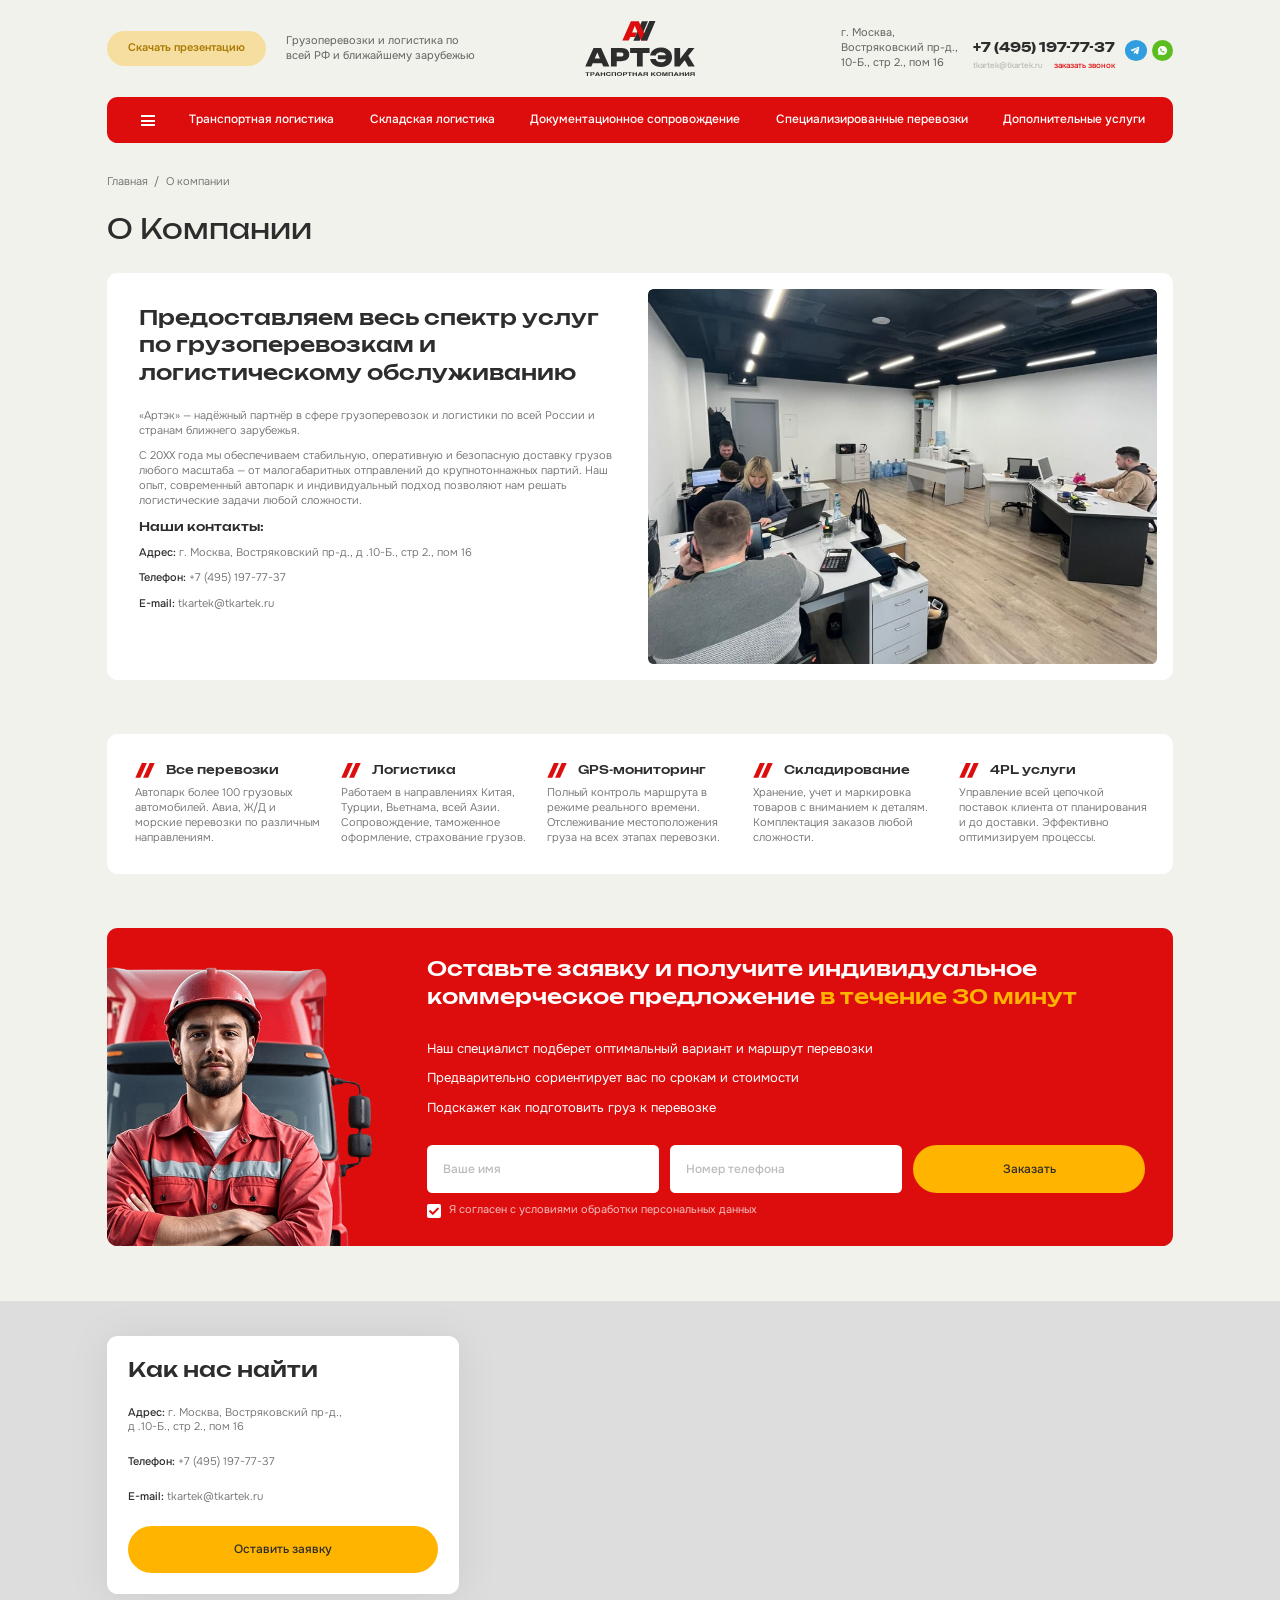
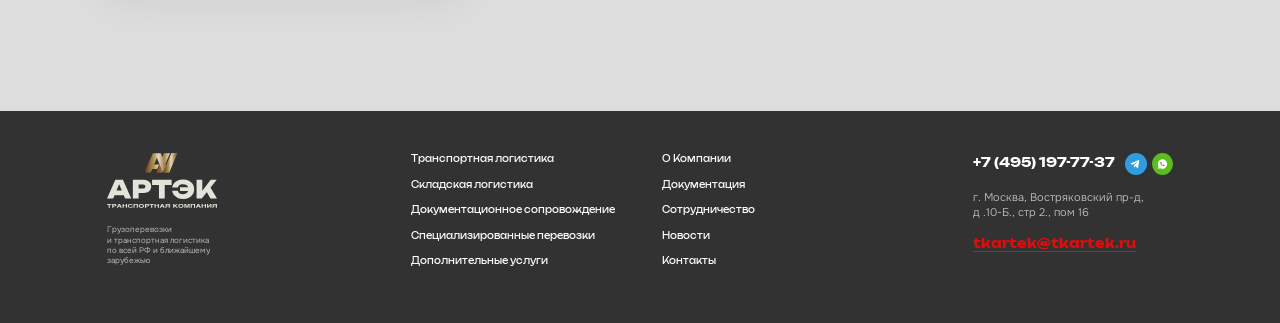
==== commit 5367f241: "Add files via upload" ====
--- a/about.html
+++ b/about.html
@@ -17,8 +17,8 @@
 	<link rel="stylesheet" href="libs/fancybox-master/dist/jquery.fancybox.min.css" />
 	<link rel="stylesheet" href="libs/slick-1.5.9/slick/slick.css" />
 	<link rel="stylesheet" href="css/fonts.css" />
-	<link rel="stylesheet" href="css/main.css?ver=1.4" />
-	<link rel="stylesheet" href="css/media.css?ver=1.4" />
+	<link rel="stylesheet" href="css/main.css?ver=1.5" />
+	<link rel="stylesheet" href="css/media.css?ver=1.5" />
 </head>
 <body> 
 
@@ -136,14 +136,10 @@
 								<h2 class="title-section">Предоставляем весь спектр услуг по грузоперевозкам и логистическому обслуживанию</h2>
 								<p>«Артэк» — надёжный партнёр в сфере грузоперевозок и логистики по всей России и странам ближнего зарубежья.</p>
 								<p>С 20XX года мы обеспечиваем стабильную, оперативную и безопасную доставку грузов любого масштаба — от малогабаритных отправлений до крупнотоннажных партий. Наш опыт, современный автопарк и индивидуальный подход позволяют нам решать логистические задачи любой сложности.</p>
-								<p>Мы работаем как с бизнесом, так и с частными клиентами, предлагая:</p>
-								<ul>
-									<li>Автомобильные перевозки по РФ и СНГ</li>
-									<li>Сборные и индивидуальные грузоперевозки</li>
-									<li>Ответственное хранение и логистическое сопровождение</li>
-									<li>Помощь в оформлении сопроводительных документов</li>
-									<li>Онлайн-отслеживание груза 24/7</li>
-								</ul>
+								<div class="title-small">Наши контакты:</div>
+								<p><strong>Адрес:</strong> г. Москва, Востряковский пр-д., д .10-Б., стр 2., пом 16</p>
+								<p><strong>Телефон:</strong> <a href="tel:+74951977737">+7 (495) 197-77-37</a></p>
+								<p><strong>E-mail:</strong> <a href="mailto:tkartek@tkartek.ru">tkartek@tkartek.ru</a></p>
 							</div>
 						</div>
 						<div class="col-lg-6">
@@ -156,31 +152,31 @@
 						<div>
 							<div class="item-benefit">
 								<div class="title-small">Все перевозки</div>
-								<p>Собственный автопарк более 100 грузовых автомобилей. Осуществляем авиа, железнодорожные и морские перевозки по различным направлениям.</p>
+								<p>Автопарк более 100 грузовых автомобилей. Авиа, Ж/Д и морские перевозки по различным направлениям.</p>
 							</div>
 						</div>
 						<div>
 							<div class="item-benefit">
-								<div class="title-small">Логистика без границ</div>
-								<p>Работаем в направлениях Китая, Турции, Вьетнама, всей Азии. Полное сопровождение, таможенное оформление, страхование грузов.</p>
+								<div class="title-small">Логистика</div>
+								<p>Работаем в направлениях Китая, Турции, Вьетнама, всей Азии. Сопровождение, таможенное оформление, страхование грузов.</p>
 							</div>
 						</div>
 						<div>
 							<div class="item-benefit">
 								<div class="title-small">GPS-мониторинг</div>
-								<p>Отслеживание местоположения транспорта на всех этапах перевозки. Полный контроль маршрута в режиме реального времени.</p>
+								<p>Полный контроль маршрута в режиме реального времени. Отслеживание местоположения груза на всех этапах перевозки. </p>
 							</div>
 						</div>
 						<div>
 							<div class="item-benefit">
-								<div class="title-small">Складская логистика</div>
-								<p>Хранение, учет и маркировка товаров с вниманием к деталям. Комплектация заказов любой сложности с учётом всех требований клиента.</p>
+								<div class="title-small">Складирование</div>
+								<p>Хранение, учет и маркировка товаров с вниманием к деталям. Комплектация заказов любой сложности.</p>
 							</div>
 						</div>
 						<div>
 							<div class="item-benefit">
 								<div class="title-small">4PL услуги</div>
-								<p>Полностью берём на себя управление всей цепочкой поставок клиента, начиная от планирования и до доставки, и эффективно оптимизируем процессы.</p>
+								<p>Управление всей цепочкой поставок клиента от планирования и до доставки. Эффективно оптимизируем процессы.</p>
 							</div>
 						</div>
 					</div>
@@ -241,7 +237,7 @@
 						<div class="contacts-block__item"><strong>Адрес:</strong> г. Москва, Востряковский пр-д., <br>д .10-Б., стр 2., пом 16</div>
 						<div class="contacts-block__item"><strong>Телефон:</strong> <a href="tel:+74951977737">+7 (495) 197-77-37</a></div>
 						<div class="contacts-block__item"><strong>E-mail: </strong> <a href="mailto:tkartek@tkartek.ru">tkartek@tkartek.ru</a></div>
-						<a href="#" class="btn-main">Оставить заявку</a>
+						<a href="#modal-application" class="btn-main fancybox">Оставить заявку</a>
 					</div>
 				</div>
 			</div>
@@ -298,7 +294,8 @@
 
 	<div id="modal-callback" class="modal-block">
 		<div class="modal-wrap">
-			<div class="title-section">Заказать звонок</div>
+			<div class="title-section">Закажите звонок</div>
+			<div class="descr-modal">и наш менеджер свяжется с вами в течение 30 минут</div>
 			<form>
 				<div class="item-form">
 					<input type="text" placeholder="Ваше имя" required>
@@ -307,6 +304,72 @@
 					<input type="tel" placeholder="Номер телефона" class="input-phone" inputmode="numeric" required>
 				</div>
 				<input type="submit" class="btn-main" value="Отправить">
+				<div class="checkbox">
+					<label>
+						<input type="checkbox" required="required" checked="checked" />
+						<span>Я согласен с условиями обработки персональных данных</span>
+					</label>
+				</div>
+			</form>
+		</div>
+	</div>
+
+	<div id="modal-application" class="modal-block">
+		<div class="modal-wrap">
+			<div class="title-section">Оставьте заявку</div>
+			<div class="descr-modal">и получите индивидуальное <br>коммерческое предложение в течение 30 минут</div>
+			<form>
+				<div class="row">
+					<div class="col-12">
+						<div class="item-form">
+							<input type="text" placeholder="Ваше имя" required>
+						</div>
+					</div>
+					<div class="col-md-6">
+						<div class="item-form">
+							<input type="tel" placeholder="Номер телефона" class="input-phone" inputmode="numeric" required>
+						</div>
+					</div>
+					<div class="col-md-6">
+						<div class="item-form">
+							<input type="email" placeholder="Почта" inputmode="email" required>
+						</div>
+					</div>
+				</div>
+				<div class="title-small">Параметры груза:</div>
+				<div class="row">
+					<div class="col-md-6">
+						<div class="item-form item-form_location">
+							<input type="text" placeholder="Откуда" required>
+						</div>
+					</div>
+					<div class="col-md-6">
+						<div class="item-form item-form_location">
+							<input type="text" placeholder="Куда" required>
+						</div>
+					</div>
+					<div class="col-md-4">
+						<div class="item-form">
+							<input type="text" placeholder="Вес" required>
+						</div>
+					</div>
+					<div class="col-md-4">
+						<div class="item-form">
+							<input type="text" placeholder="Габариты" required>
+						</div>
+					</div>
+					<div class="col-md-4">
+						<div class="item-form">
+							<input type="text" placeholder="Объем м³" required>
+						</div>
+					</div>
+					<div class="col-12">
+						<div class="item-form">
+							<input type="text" placeholder="Комментарий" required>
+						</div>
+					</div>
+				</div>
+				<input type="submit" class="btn-main" value="Рассчитать стоимость услуги">
 				<div class="checkbox">
 					<label>
 						<input type="checkbox" required="required" checked="checked" />
@@ -328,7 +391,7 @@
 	<script src="libs/fancybox-master/dist/jquery.fancybox.min.js"></script>
 	<script src="libs/slick-1.5.9/slick/slick.min.js"></script>
 	<script src="libs/mask/jquery.maskedinput.js"></script>
-	<script src="js/common.js?ver=1.4"></script>
+	<script src="js/common.js?ver=1.5"></script>
 	<script src="https://api-maps.yandex.ru/2.1/?lang=ru_RU"></script>
 	<script>
 		$(document).ready(function () {
--- a/css/main.css
+++ b/css/main.css
@@ -13,7 +13,7 @@
 *:-ms-input-placeholder {
 	color: rgba(45, 45, 45, 0.32);
 	opacity: 1;
-}
+} 
 
 body input:focus:required:invalid,
 body textarea:focus:required:invalid {
@@ -102,15 +102,15 @@
 
 .container {
     max-width: 100vw;
-    padding: 0 3.333vw;
+    padding: 0 8.33vw;
 }
 .slider-elements .slick-slide,
 .row > div {
-    padding: 0.625vw;
+    padding: 0 0.625vw;
 }
 .slider-elements .slick-list,
 .row {
-    margin: -0.625vw;
+    margin: 0 -0.625vw;
 }
 .row.row_main > div {
     margin-bottom: 1.25vw;
@@ -191,7 +191,7 @@
 }
 .link-default {
     color: rgba(45, 45, 45, 0.32);
-    border-bottom: 1px rgba(45, 45, 45, 0.32) solid;
+    border-bottom: 1px transparent solid;
 }
 .link-main {
     color: #de0d0d;
@@ -228,7 +228,8 @@
     padding: 0 1.667vw;
     font-size: 0.833vw;
     font-weight: 600;
-    background: #c5c5ab;
+	background: rgba(255, 180, 0, 0.32);
+	color: #ac7b05;
 }
 .header__bottom {
     padding: 0 2.188vw;
@@ -263,13 +264,17 @@
 	margin-bottom: 0;
 }
 .menu {
+	font-size: 0.94vw;
     line-height: 130%;
     font-weight: 500;
     display: flex;
     align-items: center;
     justify-content: space-between;
-    font-family: 'Unbounded';
     flex: 1;
+}
+.menu > li.active > a {
+	color: #ffb400;
+	text-decoration: underline;
 }
 .menu > li > a {
     height: 3.594vw;
@@ -409,6 +414,10 @@
 }
 .billbord .slider-elements .slick-slide {
     padding: 0 1.04vw;
+	border-left: 1px solid rgba(45, 45, 45, 0.12);
+}
+.billbord .slider-elements .slick-slide:first-child {
+	border: none;
 }
 .billbord .slider-elements .slick-list {
     margin: 0 -1.04vw;
@@ -465,7 +474,7 @@
 }
 .tab-container-page ul,
 .tab-container-page p {
-	margin-bottom: 1.25vw;
+	margin-bottom: 0.83vw;
 }
 .tab-container-page strong {
 	font-weight: 500;
@@ -473,7 +482,7 @@
 }
 .tab-container-page ul li {
 	padding-left: 0.7813vw;
-	margin-bottom: 0.5208vw;
+	margin-bottom: 0.3vw;
 	position: relative;
 }
 .tab-container-page ul li::before {
@@ -501,9 +510,6 @@
 .feature__value {
 	color: #2d2d2d;
 	font-weight: 500;
-}
-.service-about {
-	max-width: 23.8021vw;
 }
 .service-about img {
 	margin-bottom: 1.6667vw;
@@ -905,11 +911,10 @@
 	padding: 0 0.52vw;
 }
 .service-main__image {
-    margin-right: -0.94vw;
+    margin-right: 1.82vw;
 }
 .service-main__content {
 	padding: 1.25vw;
-	margin-left: 2.19vw;
 }
 .service-main .item-dropdown {
 	margin: 1.67vw 0;
@@ -925,7 +930,7 @@
 	background: #e1e1d6;
 }
 .item-document,
-.item-service {
+.item-box {
 	padding: 1.25vw;
 	border-radius: 0.83vw;
 	background-color: #fff;
@@ -933,21 +938,21 @@
 	display: block;
 	z-index: 1;
 }
-.item-service__image {
+.item-box__image {
 	height: 15.63vw;
 	border-radius: 0.42vw;
 	width: 100%;
 	display: block;
 }
 .item-document__image img,
-.item-service__image img {
+.item-box__image img {
     width: 100%;
     height: 100%;
     object-fit: cover;
     font-family: 'object-fit: cover;';
 	border-radius: 0.42vw;
 }
-.item-service__title {
+.item-box__title {
 	font-size: 1.25vw;
 	line-height: 130%;
 	color: #2d2d2d;
@@ -957,7 +962,7 @@
     font-family: 'Unbounded';
 }
 .item-document__btn,
-.item-service__btn {
+.item-box__btn {
 	width: 2.97vw;
 	height: 2.97vw;
 	border-radius: 0.83vw;
@@ -970,12 +975,12 @@
 	position: absolute;
 }
 .item-document__btn img,
-.item-service__btn img {
+.item-box__btn img {
 	width: 1.04vw;
 	height: auto;
 }
 .item-document::after,
-.item-service::after {
+.item-box::after {
 	position: absolute;
 	display: block;
 	content: " ";
@@ -988,7 +993,7 @@
 	right: 0;
 }
 .item-document::before,
-.item-service::before {
+.item-box::before {
 	position: absolute;
 	display: block;
 	content: " ";
@@ -1001,7 +1006,7 @@
 	right: 0;
 }
 .item-document__image::before,
-.item-service .row::before {
+.item-box .row::before {
 	position: absolute;
 	display: block;
 	content: " ";
@@ -1013,7 +1018,7 @@
 	right: 0;
 }
 .item-document__title::before,
-.item-service__bg::before {
+.item-box__bg::before {
 	position: absolute;
 	display: block;
 	content: " ";
@@ -1025,7 +1030,7 @@
 	z-index: -3;
 }
 .item-document__title::after,
-.item-service__bg::after {
+.item-box__bg::after {
 	position: absolute;
 	display: block;
 	content: " ";
@@ -1052,14 +1057,7 @@
 	padding-top: 0;
 }
 
-.billbord_related .billbord__image {
-    width: 51%;
-    right: 1.72vw;
-}
-.billbord_logistics .billbord__image {
-	width: 54%;
-}
-
+.page-news,
 .page-about {
 	padding-bottom: 4.27vw;
 }
@@ -1075,7 +1073,7 @@
 	padding: 1.25vw;
 }
 .about-main p {
-	margin-bottom: 1.25vw;
+	margin-bottom: 0.83vw;
 }
 .about-main img {
 	width: 100%;
@@ -1120,13 +1118,27 @@
 	background: transparent;
 }
 .modal-wrap {
-    padding: 1.77vw;
-    width: 26.04vw;
+    padding: 2.19vw;
+    width: 31.25vw;
     border-radius: 0.83vw;
 	background: #de0d0d;
 	color: #fff;
 	max-width: 100%;
 }
+.descr-modal {
+	margin-bottom: 2.19vw;
+	font-weight: 500;
+	text-align: center;
+	color: rgba(255, 255, 255, 0.72);
+}
+.modal-wrap .title-small {
+	margin-top: 1.35vw;
+	margin-bottom: 0.83vw;
+	color: #fff;
+}
+.modal-wrap .item-form {
+	margin-bottom: 0.83vw;
+}
 .modal-wrap .title-section {
 	margin-bottom: 1.04vw;
 	color: #fff;
@@ -1135,6 +1147,216 @@
 .modal-wrap .btn-main {
 	width: 100%;
 }
+.modal-wrap .row > div {
+	padding: 0 8px;
+}
+.modal-wrap .row {
+	margin: 0 -8px;
+}
+.item-form.item-form_location input {
+	padding-left: 2.5vw;
+	background-image: url(../img/pin_input.svg);
+	background-repeat: no-repeat;
+	background-position: left 1.25vw center;
+}
 .fancybox-slide--html .fancybox-close-small {
-	color: #fff;
+	padding: 0.16vw;
+	top: 0.26vw;
+	right: 0.26vw;
+	opacity: 1;
+	color: #ffb400;
+}
+
+.tabs-page_line {
+	gap: 0.42vw;
+	margin-bottom: 1.67vw;
+	display: flex;
+	align-items: center;
+}
+.tabs-page_line a {
+	justify-content: center;
+	text-align: center;
+}
+.tabs-page_line li {
+	flex: 1;
+	margin: 0;
+}
+.info-tab {
+	max-width: 26.04vw;
+}
+.tab-container-page .title-small {
+	font-size: 1.25vw;
+}
+.tab-container-page strong {
+	font-weight: 500;
+	color: #2d2d2d;
+}
+.info-tab .btn-main {
+	margin-top: 1.67vw;
+	padding: 0 0.52vw;
+	width: 100%;
+}
+.service-about {
+	margin-right: -5.21vw;
+}
+.service-content {
+	margin-left: 5.8vw;
+}
+.billbord_page .billbord__image {
+    top: 3.96vw;
+}
+
+
+.services__block .col-lg-3 .tabs-wrap {
+	margin-right: -4.38vw;
+}
+.services__block .col-lg-9 .tab-container-page {
+	margin-left: 4.58vw;
+}
+.col-lg-7 .billbord__content {
+	max-width: 45.42vw;
+}
+.col-lg-5 .service-about {
+	margin: 0;
+}
+.col-lg-7 .service-content {
+	margin: 0;
+}
+
+.billbord_related .billbord__image {
+    width: 51%;
+    right: 1.72vw;
+}
+.billbord_logistics .billbord__image {
+	width: 54%;
+	top: 0;
+}
+.billbord_warehouse .billbord__image {
+	top: 0;
+	right: 5.21vw;
+}
+.billbord_warehouse .descr-big,
+.billbord_logistics .descr-big {
+	max-width: 34.9vw;
+}
+.about-main .title-small {
+	margin-bottom: 0.83vw;
+}
+.about-main strong {
+	font-weight: 500;
+	color: #2d2d2d;
+}
+.about-main a {
+	color: rgba(45, 45, 45, 0.72);
+}
+.about-main .title-section {
+	margin-bottom: 1.67vw;
+}
+.about-main b {
+	font-weight: 500;
+	color: rgba(45, 45, 45, 0.96);
+}
+.page-about_cooperation .about-main ul li {
+	margin-bottom: 0.78vw;
+}
+.page-about_cooperation .about-main ul {
+	max-width: 36.04vw;
+}
+.page-news .content-section {
+	margin-bottom: 4.27vw;
+}
+.item-box__date {
+	margin-top: auto;
+	color: rgba(45, 45, 45, 0.32);
+}
+.item-box .row > div {
+	padding: 0 1.09vw;
+}
+.item-box .row {
+	margin: 0 -1.09vw;
+}
+.item-box .title-small {
+	margin-bottom: 0.83vw;
+	display: block;
+}
+.item-box .row > div:nth-child(2) {
+	display: flex;
+	flex-direction: column;
+	align-items: flex-start;
+}
+
+.article-content {
+	padding: 1.25vw;
+	border-radius: 0.83vw;
+	background: #fff;
+}
+.article-content__wrap {
+	padding: 1.25vw;
+}
+.article-content h1 {
+	font-size: 1.67vw;
+	margin-bottom: 1.67vw;
+	font-family: 'Unbounded';
+	color: #2d2d2d;
+	font-weight: 500;
+	line-height: 130%;
+}
+.article-content p {
+	margin-bottom: 0.83vw;
+}
+.article-content strong {
+	color: rgba(45, 45, 45, 0.96);
+	font-weight: 500;
+}
+.article-content h2 {
+	font-size: 18px;
+	margin-top: 1.67vw;
+	margin-bottom: 0.83vw;
+	line-height: 130%;
+	color: #2d2d2d;
+	font-weight: 600;
+}
+.article-content time {
+	margin-bottom: 1.67vw;
+	display: block;
+	color: rgba(45, 45, 45, 0.32);
+}
+.article-content ol {
+	padding-left: 1.04vw;
+}
+.article-content ol li,
+.article-content ul li {
+	margin-bottom: 0.78vw;
+}
+.article-content ol,
+.article-content ul	{
+	margin-top: 0.83vw;
+	margin-bottom: 1.67vw;
+}
+.article-content ul li {
+	padding-left: 1.04vw;
+	position: relative;
+}
+.article-content ul li::before {
+    position: absolute;
+    top: 0;
+    left: 0.16vw;
+    content: "•";
+}
+.article-content blockquote {
+	margin: 0;
+	padding: 0 1.25vw;
+	border-left: 0.1vw solid #de0d0d;
+	font-weight: 500;
+}
+.article-content img {
+	border-radius: 0.42vw;
+	width: 100%;
+	height: auto;
+}
+.page-article .benefits {
+	margin-top: 4.27vw;
+}
+.page-article {
+	padding-bottom: 4.27vw;
 }
--- a/css/media.css
+++ b/css/media.css
@@ -564,74 +564,67 @@
         border-radius: 14px;
     }
     .item-document,
-    .item-service {
+    .item-box {
         padding: 12px;
+        padding-bottom: 60px;
         border-radius: 14px;
     }
-    .item-service__image {
+    .item-box__image {
         height: 240px;
         margin-bottom: 20px;
         border-radius: 8px;
     }
-    .item-service__image img {
+    .item-box__image img { 
         border-radius: 8px;
     }
-    .item-service__title {
+    .item-box__title {
         font-size: 17px;
         margin-bottom: 15px;
     }
     .item-document__btn,
-    .item-service__btn {
+    .item-box__btn {
         width: 48px;
         height: 48px;
         border-radius: 10px;
     }
     .item-document__btn img,
-    .item-service__btn img {
+    .item-box__btn img {
         width: 18px;
     }
     .item-document::after,
-    .item-service::after {
+    .item-box::after {
         width: 60px;
         height: 60px;
         border-radius: 24px 0 0 0;
     }
     .item-document::before,
-    .item-service::before {
+    .item-box::before {
         width: 60px;
         height: 60px;
         bottom: 60px;
         border-radius: 0 0 8px 0;
     }
     .item-document__image::before,
-    .item-service .row::before {
+    .item-box .row::before {
         width: 60px;
         height: 60px;
         bottom: 60px;
     }
     .item-document__title::before,
-    .item-service__bg::before {
+    .item-box__bg::before {
         height: 120px;
         width: 60px;
         bottom: 0;
         right: 60px;
     }
     .item-document__title::after,
-    .item-service__bg::after {
+    .item-box__bg::after {
         height: 120px;
         width: 60px;
         bottom: 0;
         right: 60px;
         border-radius: 0 0 8px 0;
     }
-    .item-service__btn,
-    .item-service::after,
-    .item-service::before,
-    .item-service .row::before,
-    .item-service__bg::before,
-    .item-service__bg::after {
-        display: none;
-    }
     .row.row_items > div {
         padding: 0 16px;
         margin-bottom: 24px;
@@ -644,6 +637,7 @@
         padding-bottom: 50px;
     }
 
+    .page-news,
     .page-about {
         padding-bottom: 50px;
     }
@@ -694,6 +688,166 @@
     }
     .fancybox-slide {
         padding: 15px;
+    }
+
+    .tabs-page_line {
+        gap: 8px;
+        margin-bottom: 32px;
+    }
+    .info-tab {
+        max-width: 500px;
+    }
+    .tab-container-page .title-small {
+        font-size: 17px;
+    }
+    .info-tab .btn-main {
+        margin-top: 20px;
+        padding: 0 10px;
+    }
+    .service-content {
+        margin-left: 0;
+    }
+    .billbord .slider-elements .slick-slide {
+        border: none;
+    }
+    .tabs-page_line a {
+        justify-content: flex-start;
+        text-align: left;
+    }
+    .service-about {
+        margin-right: 0;
+    }
+
+    .services__block .col-lg-3 .tabs-wrap {
+        margin-right: 0;
+    }
+    .services__block .col-lg-9 .tab-container-page {
+        margin-left: 0;
+    }
+    .col-lg-7 .billbord__content {
+        max-width: 100%;
+    }
+    .billbord_warehouse .descr-big,
+    .billbord_logistics .descr-big {
+        max-width: 100%;
+    }
+    .about-main .title-section {
+        margin-bottom: 20px;
+    }
+    .about-main .title-small {
+        margin-bottom: 16px;
+    }
+    .page-about_cooperation .about-main ul li {
+        margin-bottom: 11px;
+    }
+    .page-about_cooperation .about-main ul {
+        max-width: 100%;
+    }
+
+    .page-news .content-section {
+        margin-bottom: 50px;
+    }
+    .item-box .row > div {
+        padding: 0 10px;
+    }
+    .item-box .row {
+        margin: 0 -10px;
+    }
+    .item-box .title-small {
+        margin-bottom: 16px;
+    }
+    .item-box__date {
+        margin-top: 40px;
+    }
+    .page-news .item-box {
+        padding-bottom: 12px;
+    }
+
+    .article-content {
+        padding: 20px 15px;
+        border-radius: 14px;
+    }
+    .article-content__wrap {
+        padding: 0;
+        padding-bottom: 22px;
+    }
+    .article-content h1 {
+        font-size: 24px;
+        margin-bottom: 16px;
+    }
+    .article-content p {
+        margin-bottom: 16px;
+    }
+    .article-content h2 {
+        font-size: 17px;
+        margin-top: 20px;
+        margin-bottom: 16px;
+    }
+    .article-content time {
+        margin-bottom: 16px;
+    }
+    .article-content ol {
+        padding-left: 20px;
+    }
+    .article-content ol li,
+    .article-content ul li {
+        margin-bottom: 15px;
+    }
+    .article-content ol,
+    .article-content ul	{
+        margin-top: 16px;
+        margin-bottom: 16px;
+    }
+    .article-content ul li {
+        padding-left: 16px;
+    }
+    .article-content ul li::before {
+        left: 3px;
+    }
+    .article-content blockquote {
+        padding: 0 15px;
+        border-width: 2px;
+    }
+    .article-content img {
+        border-radius: 8px;
+    }
+    .page-article .benefits {
+        margin-top: 40px;
+    }
+    .page-article {
+        padding-bottom: 40px;
+    }
+
+    .item-form.item-form_location input {
+        padding-left: 48px;
+        background-position: left 24px center;
+    }
+    .fancybox-slide--html .fancybox-close-small {
+        padding: 3px;
+        top: 5px;
+        right: 5px;
+    }
+    .menu {
+        font-size: 16px;
+    }
+    .modal-wrap .item-form {
+        margin-bottom: 16px;
+    }
+    .modal-wrap .title-small {
+        margin-top: 20px;
+        margin-bottom: 16px;
+    }
+    .descr-modal {
+        margin-bottom: 23px;
+        max-width: 277px;
+        margin-left: auto;
+        margin-right: auto;
+    }
+    .descr-modal br {
+        display: none;
+    }
+    #modal-callback .descr-modal {
+        max-width: 232px;
     }
 }
 
@@ -739,9 +893,6 @@
     .sandwich_mobile {
         display: none !important;
     }
-    .tabs-page {
-        display: block !important;
-    }
 }
 
  /* Large Devices, Wide Screens */
@@ -757,7 +908,7 @@
         background: #d99900;
     }
     .header__about .btn-main:hover {
-        background: #acac8b;
+        background: rgba(255, 180, 0, 0.5);
     }
     .tabs-page a:hover {
         background: #de0d0d;
@@ -793,10 +944,10 @@
     .item-advantage:hover .icon-page img {
         filter: brightness(0) invert(1);
     }
-    .item-service__btn:hover {
+    .item-box__btn:hover {
         background: #ffb400;
     }
-    .item-service__btn:hover img {
+    .item-box__btn:hover img {
         filter: brightness(0);
     }
 }
@@ -805,7 +956,7 @@
         background: #d99900;
     }
     .header__about .btn-main:active {
-        background: #acac8b;
+        background: rgba(255, 180, 0, 0.5);
     }
     .tabs-page a:active {
         background: #de0d0d;
@@ -841,10 +992,10 @@
     .item-advantage:active .icon-page img {
         filter: brightness(0) invert(1);
     }
-    .item-service__btn:active {
+    .item-box__btn:active {
         background: #ffb400;
     }
-    .item-service__btn:active img {
+    .item-box__btn:active img {
         filter: brightness(0);
     }
 }
